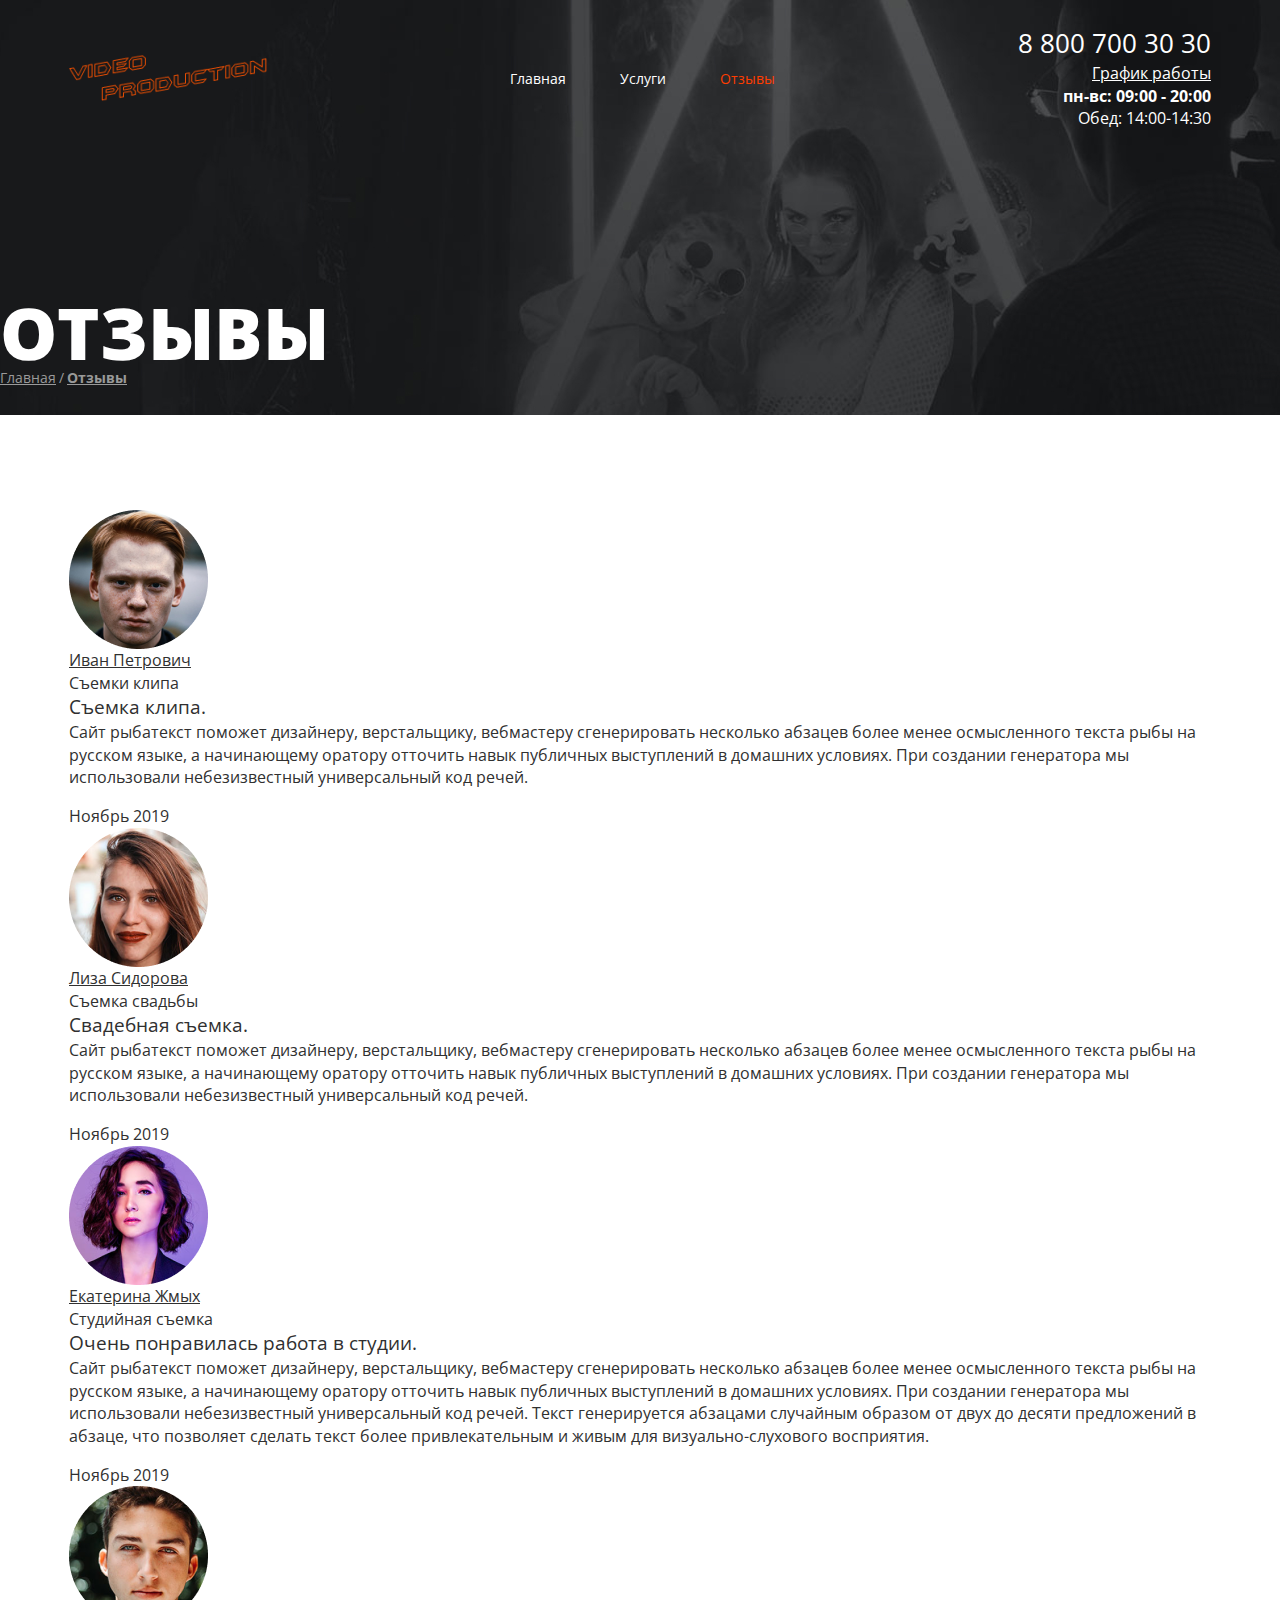
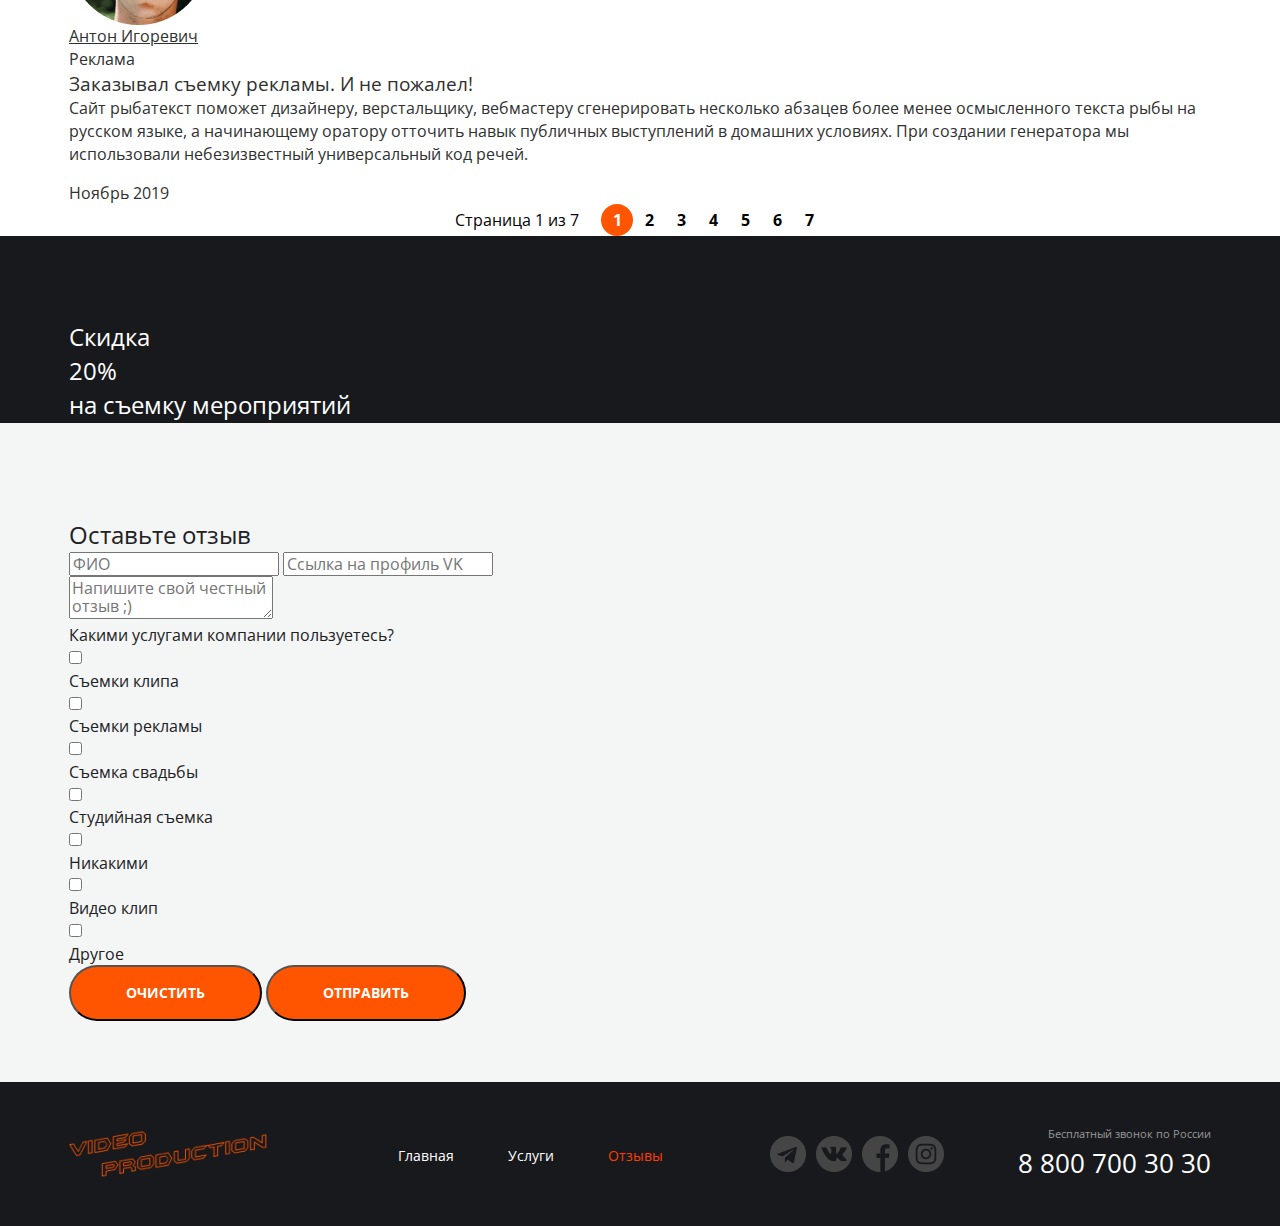
==== reviews.html @ 81576b6e "Update reviews.html" ====
<!DOCTYPE html>
<html lang="ru">

<head>
  <meta charset="UTF-8">
  <meta name="viewport" content="width=device-width, initial-scale=1.0">
  <link rel="preconnect" href="https://fonts.gstatic.com">
  <link href="https://fonts.googleapis.com/css2?family=Open+Sans:wght@400;600;700;800&display=swap" rel="stylesheet">
  <link rel="stylesheet" href="./css/main.css">

  <title>Отзывы</title>
</head>
<body>
  <div class="wrapper">
    <div class="wrapper__content wrapper-pages">
    <section class="top-line">
      <div class="container top-line__container">
      <header class="header-container">
        <div class="container">
          <div class="header">
          <a href="./index.html" class="logo">
            <img src="./img/logo.png" alt="commpony-logo" class="logo__img">
          </a>
          <nav class="menu header__menu">
            <ul class="menu__list">
              <li class="menu__item" >
                <a href="./index.html" class="menu__link">Главная</a>
              </li>
              <li class="menu__item">
                <a href="./services.html" class="menu__link ">Услуги</a>
              </li>
              <li class="menu__item">
                <a href="#" class="menu__link menu__item--active">Отзывы</a>
              </li>
            </ul>
          </nav>
          <address class="contacts">
            <a href="tel:+78007003030" class="contacts__phone">8 800 700 30 30</a>
            <div class="contacts__dropdown-title">
              <div class="dropdown">
                <a href="#" class="dropdown__link">График работы</a>
                <div class="dropdown__menu">
                  <ul class="dropdown__list">
                    <li class="dropdown__item">
                      <b>пн-вс: 09:00 - 20:00</b>
                    </li>
                    <li class="dropdown__item">
                      Обед: 14:00-14:30
                    </li>
                  </ul>
                </div>
              </div>
          </address>
        </div>
        </div>
      </div>
      </header>
      <h1 class="page-title">Отзывы</h1>
      <nav class="breadcrumbs">
        <ul class="breadcrumbs__list">
          <li class="breadcrumbs__item">
            <a href="./index.html" class="breadcrumbs__link">Главная</a>
          </li>
          <li class="breadcrumbs__item breadcrumbs__item--active">
            <a href="./reviews.html" class="breadcrumbs__link">Отзывы</a>
          </li>
        </ul>
      </nav>
      </div>
    </section>
    <main class="page-content">
      <div class="container">
        <ul class="reviews">
          <li class="reviews__item review">
            <div class="review__header">
              <div class="review__photo">
                <div class="avatar">
                  <img src="./img/Ivan.png" alt="user" class="avatar__img">
                </div>
              </div>
              <div class="review__userdata">
                <a href="#" class="review__user">Иван Петрович</a>
                <ul class="review__tags">
                  <li class="review__tag-item tag tag--bg--pink tag--width--large">Съемки клипа</li>
                </ul>
              </div>
            </div>
            <div class="review__content">
              <h3 class="review__title">Съемка клипа.</h3>
              <div class="review__content-text">
                <p>Сайт рыбатекст поможет дизайнеру, верстальщику, вебмастеру сгенерировать несколько абзацев более
                  менее осмысленного текста рыбы на русском языке, а начинающему оратору отточить навык публичных
                  выступлений в домашних условиях. При создании генератора мы использовали небезизвестный универсальный
                  код речей.</p>
              </div>
              <time class="review__date">Ноябрь 2019</time>
            </div>
          </li>
          <li class="reviews__item review">
            <div class="review__header">
              <div class="review__photo">
                <div class="avatar">
                  <img src="./img/Liza.png" alt="user" class="avatar__img">
                </div>
              </div>
              <div class="review__userdata">
                <a href="#" class="review__user">Лиза Сидорова</a>
                <ul class="review__tags">
                  <li class="review__tag-item tag tag--bg--pink tag--width--large">Съемка свадьбы</li>
                </ul>
              </div>
            </div>
            <div class="review__content">
              <h3 class="review__title">Свадебная съемка.</h3>
              <div class="review__content-text">
                <p>Сайт рыбатекст поможет дизайнеру, верстальщику, вебмастеру сгенерировать несколько абзацев более
                  менее осмысленного текста рыбы на русском языке, а начинающему оратору отточить навык публичных
                  выступлений в домашних условиях. При создании генератора мы использовали небезизвестный универсальный
                  код речей.</p>
              </div>
              <time class="review__date">Ноябрь 2019</time>
            </div>
          </li>
          <li class="reviews__item review">
            <div class="review__header">
              <div class="review__photo">
                <div class="avatar">
                  <img src="./img/Kat.png" alt="user" class="avatar__img">
                </div>
              </div>
              <div class="review__userdata">
                <a href="#" class="review__user">Екатерина Жмых</a>
                <ul class="review__tags">
                  <li class="review__tag-item tag tag--bg--pink tag--width--large">Студийная съемка</li>
                </ul>
              </div>
            </div>
            <div class="review__content">
              <h3 class="review__title">Очень понравилась работа в студии.</h3>
              <div class="review__content-text">
                <p>Сайт рыбатекст поможет дизайнеру, верстальщику, вебмастеру сгенерировать несколько абзацев более
                  менее осмысленного текста рыбы на русском языке, а начинающему оратору отточить навык публичных
                  выступлений в домашних условиях. При создании генератора мы использовали небезизвестный универсальный
                  код речей. Текст генерируется абзацами случайным образом от двух до десяти предложений в абзаце, что
                  позволяет сделать текст более привлекательным и живым для визуально-слухового восприятия.</p>
              </div>
              <time class="review__date">Ноябрь 2019</time>
            </div>
          </li>
          <li class="reviews__item review">
            <div class="review__header">
              <div class="review__photo">
                <div class="avatar">
                  <img src="./img/Anton.png" alt="user" class="avatar__img">
                </div>
              </div>
              <div class="review__userdata">
                <a href="#" class="review__user">Антон Игоревич</a>
                <ul class="review__tags">
                  <li class="review__tag-item tag tag--bg--pink tag--width--large">Реклама</li>
                </ul>
              </div>
            </div>
            <div class="review__content">
              <h3 class="review__title">Заказывал съемку рекламы. И не пожалел!</h3>
              <div class="review__content-text">
                <p>Сайт рыбатекст поможет дизайнеру, верстальщику, вебмастеру сгенерировать несколько абзацев более
                  менее осмысленного текста рыбы на русском языке, а начинающему оратору отточить навык публичных
                  выступлений в домашних условиях. При создании генератора мы использовали небезизвестный универсальный
                  код речей.</p>
              </div>
              <time class="review__date">Ноябрь 2019</time>
            </div>
          </li>
        </ul>
        <div class="pagination pagination--theme-light">
          <div class="pagination__info">
            Страница <span class="pagination__index">1</span> из <span class="pagination__count">7</span>
          </div>
          <ul class="pagination__list">
            <li class="pagination__item pagination__item--active">
              <a href="#" class="pagination__link">1</a>
            </li>
            <li class="pagination__item">
              <a href="#" class="pagination__link">2</a>
            </li>
            <li class="pagination__item">
              <a href="#" class="pagination__link">3</a>
            </li>
            <li class="pagination__item">
              <a href="#" class="pagination__link">4</a>
            </li>
            <li class="pagination__item">
              <a href="#" class="pagination__link">5</a>
            </li>
            <li class="pagination__item">
              <a href="#" class="pagination__link">6</a>
            </li>
            <li class="pagination__item">
              <a href="#" class="pagination__link">7</a>
            </li>
          </ul>
        </div>
      </div>
    </main>
    <section class="separator">
      <div class="container">
        <div class="separator__content">
          <h2 class="separator__title">Скидка <div class="separator__title separator__title--color--orange">20%</div> на
            съемку мероприятий</h2>
        </div>
      </div>
    </section>
    <section class="inner-section inner-section__reviews inner-section--bg--grey">
      <div class="container">
        <h2 class="inner-section__title-reviews">Оставьте отзыв</h2>
        <form action="" class="form">
          <div class="form__row">
            <input type="text" placeholder="ФИО" class="form__input">
            <input type="text" placeholder="Ссылка на профиль VK" class="form__input">
          </div>
          <div class="form__row">
            <textarea placeholder="Напишите свой честный отзыв ;)" class="form__input form__input--textarea"></textarea>
          </div>
          <div class="form__controls">
            <div class="form__controls-title">Какими услугами компании пользуетесь?</div>
            <ul class="controls">
              <li class="controls__item">
                <label class="controls__elem">
                  <input type="checkbox" class="controls__checkbox">
                  <div class="tag controls__tag">Съемки клипа</div>
                </label>
              </li>
              <li class="controls__item">
                <label class="controls__elem">
                  <input type="checkbox" class="controls__checkbox">
                  <div class="tag controls__tag">Съемки рекламы</div>
                </label>
              </li>
              <li class="controls__item">
                <label class="controls__elem">
                  <input type="checkbox" class="controls__checkbox">
                  <div class="tag controls__tag">Съемка свадьбы</div>
                </label>
              </li>
              <li class="controls__item">
                <label class="controls__elem">
                  <input type="checkbox" class="controls__checkbox">
                  <div class="tag controls__tag">Студийная съемка</div>
                </label>
              </li>
              <li class="controls__item">
                <label class="controls__elem">
                  <input type="checkbox" class="controls__checkbox">
                  <div class="tag controls__tag">Никакими</div>
                </label>
              </li>
              <li class="controls__item">
                <label class="controls__elem">
                  <input type="checkbox" class="controls__checkbox">
                  <div class="tag controls__tag">Видео клип</div>
                </label>
              </li>
              <li class="controls__item">
                <label class="controls__elem">
                  <input type="checkbox" class="controls__checkbox">
                  <div class="tag controls__tag">Другое</div>
                </label>
              </li>
            </ul>
          </div>
          <div class="form__buttons">
           <button type="reset" class="button button--form button--reset">Очистить</button>
            <button type="submit" class="button button--form">Отправить</button>
          </div>
        </form>
      </div>
    </section>
    <footer class="footer-container">
      <div class="container">
        <div class="footer footer--inner">
        <div class="footer__col">
           <a href="./index.html" class="logo__footer">
          <img src="./img/logo.png" alt="commpony-logo" class="logo__img">
        </a>
        <nav class="menu footer__menu">
          <ul class="menu__list">
            <li class="menu__item">
              <a href="./index.html" class="menu__link">Главная</a>
            </li>
            <li class="menu__item">
              <a href="./services.html" class="menu__link">Услуги</a>
            </li>
            <li class="menu__item">
              <a href="#" class="menu__link menu__item--active">Отзывы</a>
            </li>
          </ul>
        </nav>
      </div>
      <div class="footer__col footer__col--align--right">
        <ul class="socials footer__socials">
          <li class="socials__item socials__item--icon--telegram"><a href="#" class="socials__link"></a></li>
            <li class="socials__item socials__item--icon--vk"><a href="#" class="socials__link"></a></li>
            <li class="socials__item socials__item--icon--fb"><a href="#" class="socials__link"></a></li>
            <li class="socials__item socials__item--icon--insta"><a href="#" class="socials__link"></a></li>
        </ul>
        <address class="contacts__footer">
          <div class="contacts__call">Бесплатный звонок по России</div>
          <a href="tel:+88007003030" class="contacts__phone">8 800 700 30 30</a>
        </address>
      </div>
      </div>
      </div>
    </footer>
  </div>
  </div>
</body>


</html>
---- css/main.css ----
@import url('https://fonts.googleapis.com/css2?family=Open+Sans:wght@400;600;700;800&display=swap');
@import url(./../css/layout/normalize.css);
@import url(./../css/layout/base.css);

@import url(./../css/block/hero.css);
@import url(./../css/block/header.css);
@import url(./../css/block/logo.css);
@import url(./../css/block/menu.css);
@import url(./../css/block/contacts.css);
@import url(./../css/block/top-line.css);
@import url(./../css/block/page-title.css);
@import url(./../css/block/breadcrumbs.css);
@import url(./../css/block/button.css);
@import url(./../css/block/page-content.css);
@import url(./../css/block/offers.css);
@import url(./../css/block/offer.css);
@import url(./../css/block/single-news.css);
@import url(./../css/block/news.css);
@import url(./../css/block/pagination.css);
@import url(./../css/block/about.css);
@import url(./../css/block/inner-section.css);
@import url(./../css/block/footer.css);
@import url(./../css/block/socials.css);
@import url(./../css/block/service.css);
@import url(./../css/block/services.css);
@import url(./../css/block/partners.css);
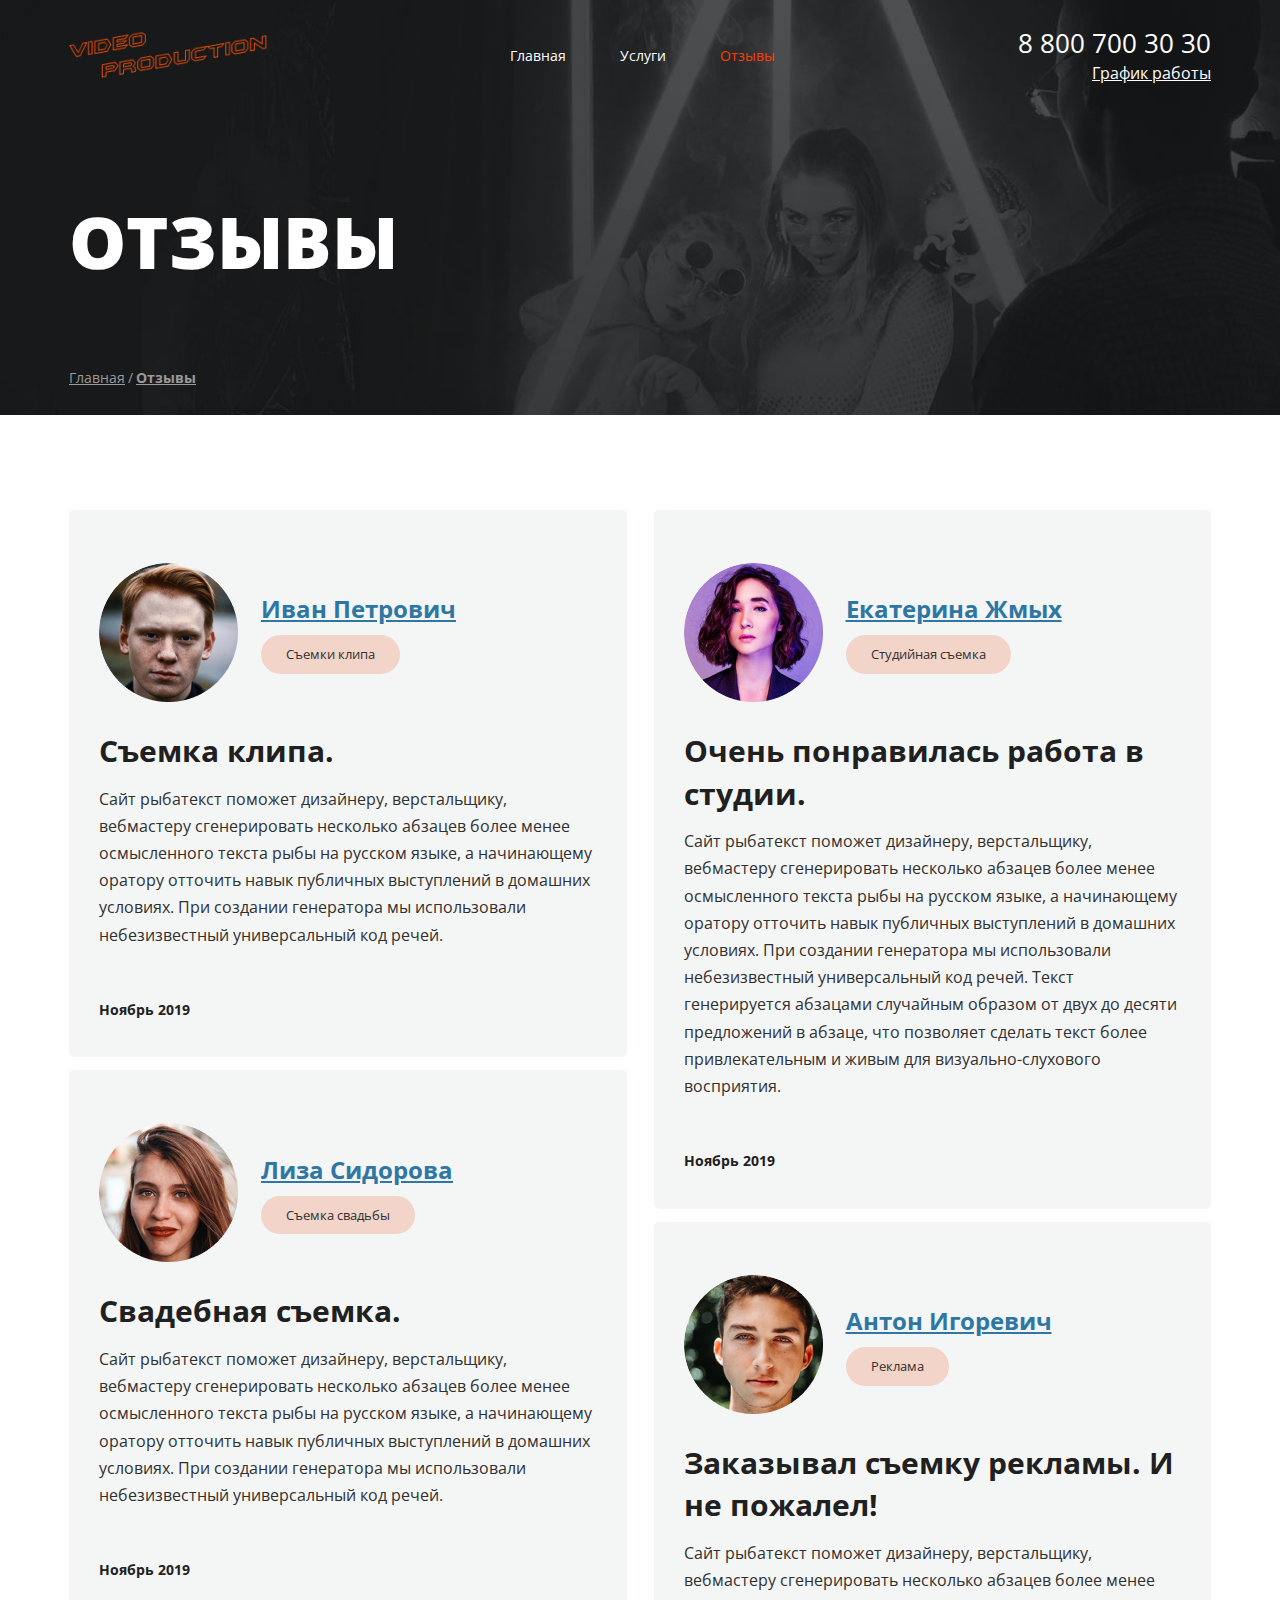
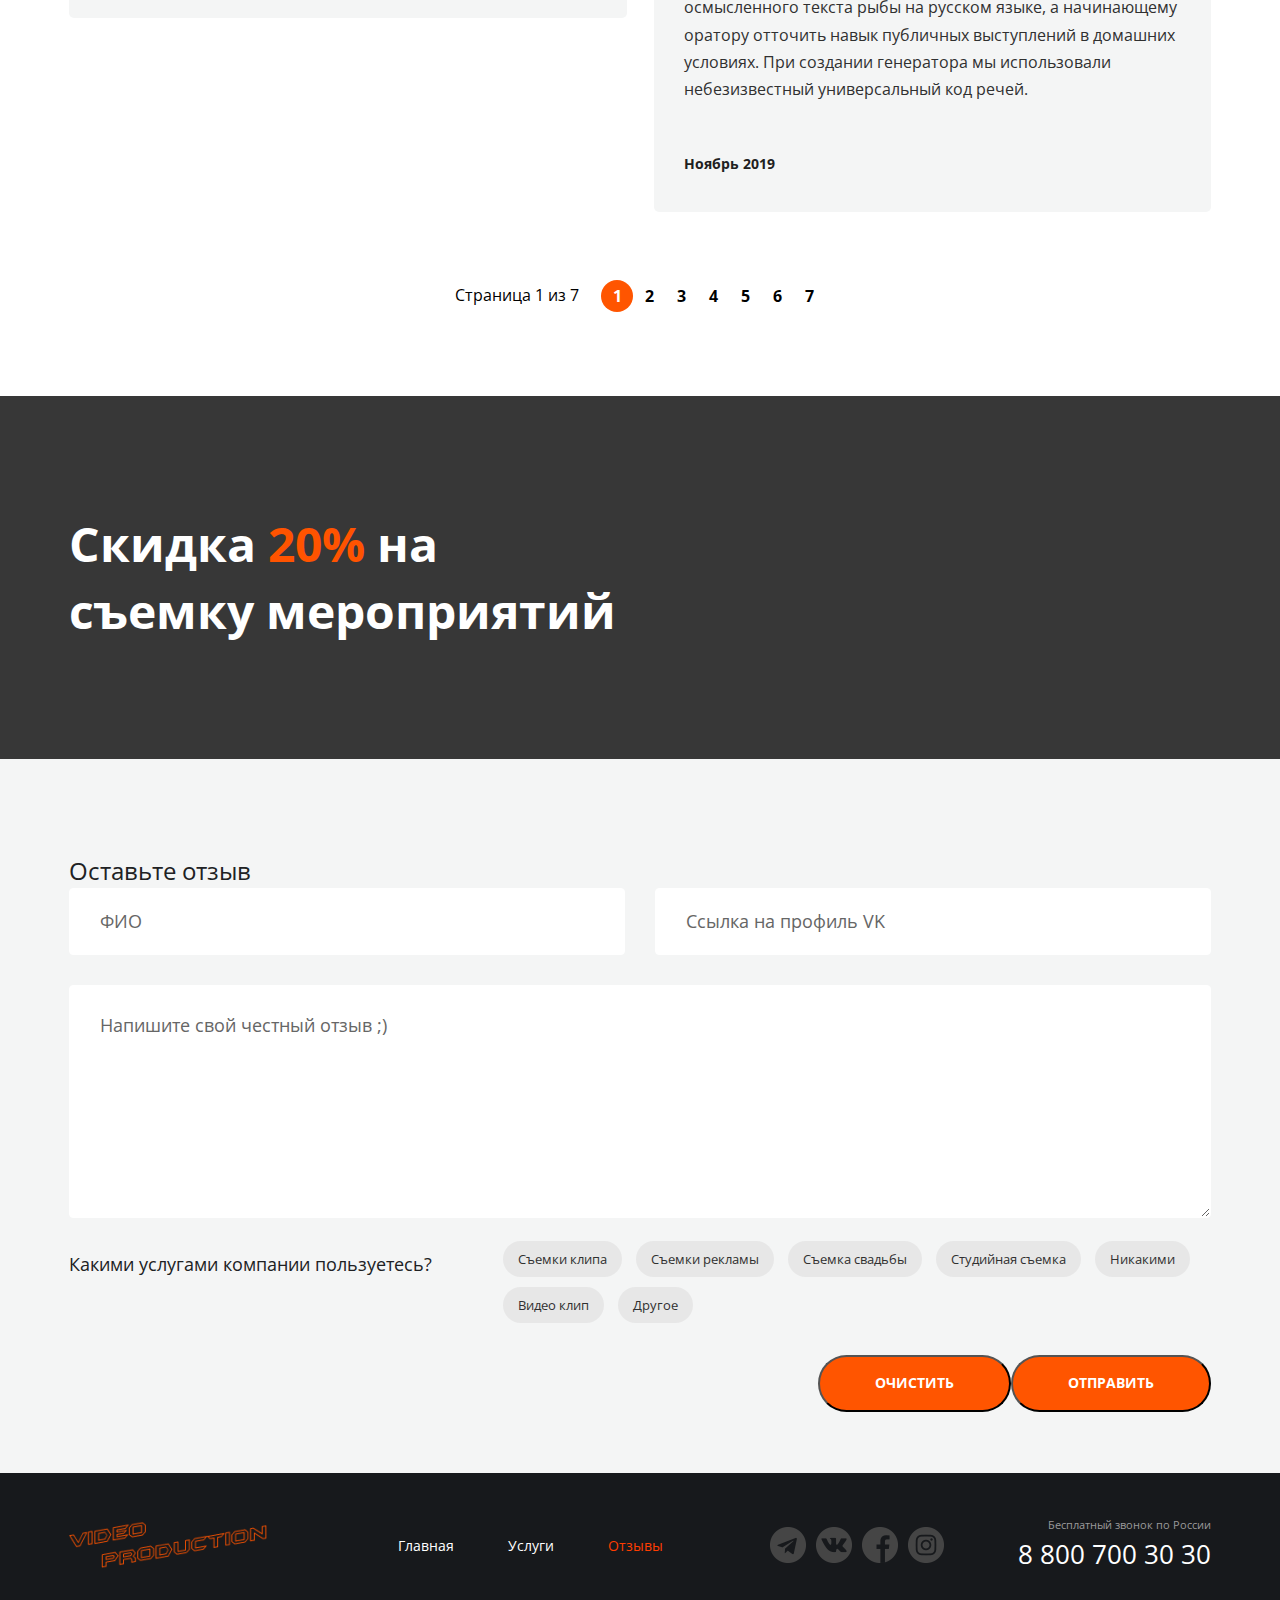
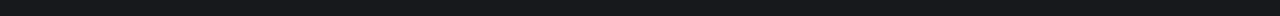
==== commit 85d9e2bb: "Update reviews.html" ====
--- a/reviews.html
+++ b/reviews.html
@@ -18,6 +18,7 @@
       <header class="header-container">
         <div class="container">
           <div class="header">
+          
           <a href="./index.html" class="logo">
             <img src="./img/logo.png" alt="commpony-logo" class="logo__img">
           </a>
@@ -34,6 +35,8 @@
               </li>
             </ul>
           </nav>
+        
+        <div class="header__cool header__cool--align--right">
           <address class="contacts">
             <a href="tel:+78007003030" class="contacts__phone">8 800 700 30 30</a>
             <div class="contacts__dropdown-title">
@@ -50,6 +53,7 @@
                   </ul>
                 </div>
               </div>
+            </div>
           </address>
         </div>
         </div>
--- a/css/main.css
+++ b/css/main.css
@@ -1,26 +1,34 @@
 @import url('https://fonts.googleapis.com/css2?family=Open+Sans:wght@400;600;700;800&display=swap');
-@import url(./../css/layout/normalize.css);
-@import url(./../css/layout/base.css);
+@import url('./../css/layout/normalize.css');
+@import url('./../css/layout/base.css');
 
-@import url(./../css/block/hero.css);
-@import url(./../css/block/header.css);
-@import url(./../css/block/logo.css);
-@import url(./../css/block/menu.css);
-@import url(./../css/block/contacts.css);
-@import url(./../css/block/top-line.css);
-@import url(./../css/block/page-title.css);
-@import url(./../css/block/breadcrumbs.css);
-@import url(./../css/block/button.css);
-@import url(./../css/block/page-content.css);
-@import url(./../css/block/offers.css);
-@import url(./../css/block/offer.css);
-@import url(./../css/block/single-news.css);
-@import url(./../css/block/news.css);
-@import url(./../css/block/pagination.css);
-@import url(./../css/block/about.css);
-@import url(./../css/block/inner-section.css);
-@import url(./../css/block/footer.css);
-@import url(./../css/block/socials.css);
-@import url(./../css/block/service.css);
-@import url(./../css/block/services.css);
-@import url(./../css/block/partners.css);
+@import url('./../css/block/welcome.css');
+@import url('./../css/block/hero.css');
+@import url('./../css/block/header.css');
+@import url('./../css/block/logo.css');
+@import url('./../css/block/menu.css');
+@import url('./../css/block/contacts.css');
+@import url('./../css/block/dropdown.css');
+@import url('./../css/block/top-line.css');
+@import url('./../css/block/reviews.css');
+@import url('./../css/block/avatar.css');
+@import url('./../css/block/tag.css');
+@import url('./../css/block/separator.css');
+@import url('./../css/block/form.css');
+@import url('./../css/block/controls.css');
+@import url('./../css/block/breadcrumbs.css');
+@import url('./../css/block/button.css');
+@import url('./../css/block/page-content.css');
+@import url('./../css/block/offers.css');
+@import url('./../css/block/page-title.css');
+@import url('./../css/block/offer.css');
+@import url('./../css/block/single-news.css');
+@import url('./../css/block/news.css');
+@import url('./../css/block/pagination.css');
+@import url('./../css/block/about.css');
+@import url('./../css/block/inner-section.css');
+@import url('./../css/block/footer.css');
+@import url('./../css/block/socials.css');
+@import url('./../css/block/service.css');
+@import url('./../css/block/services.css');
+@import url('./../css/block/partners.css');
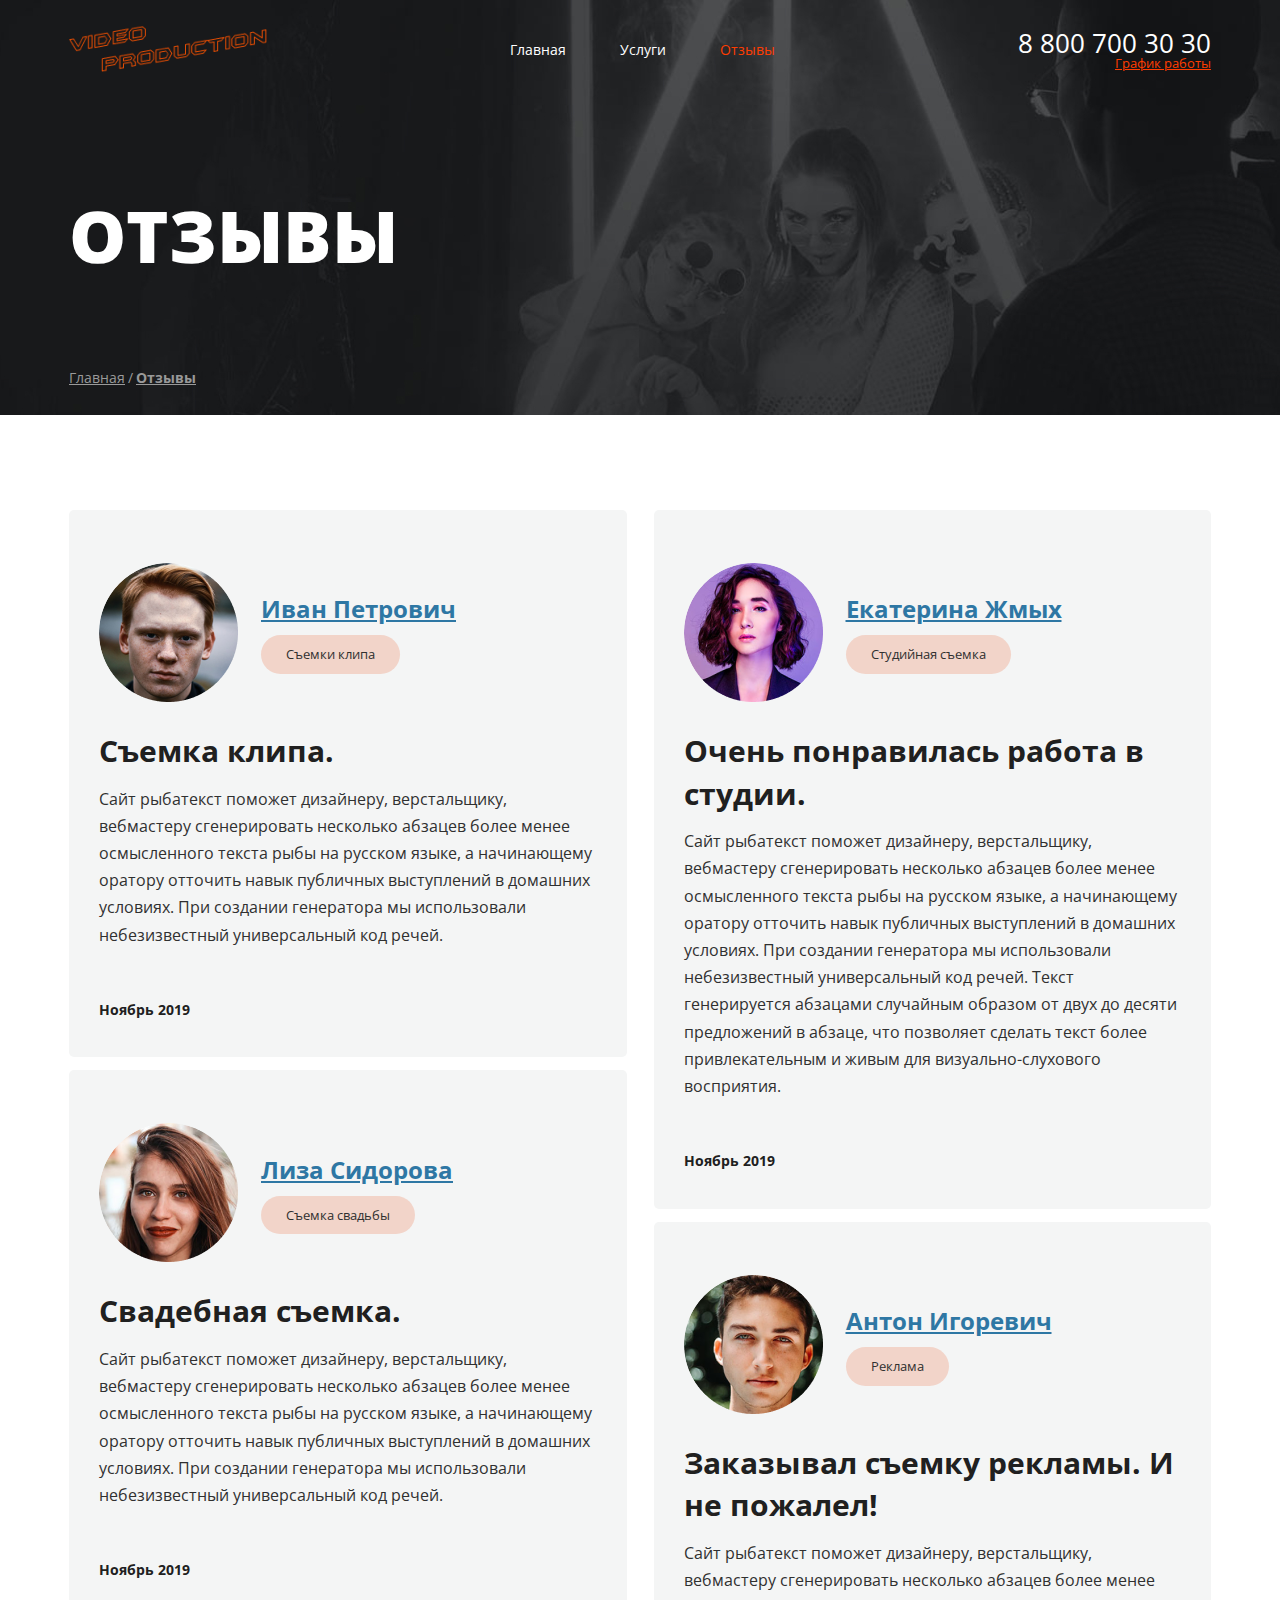
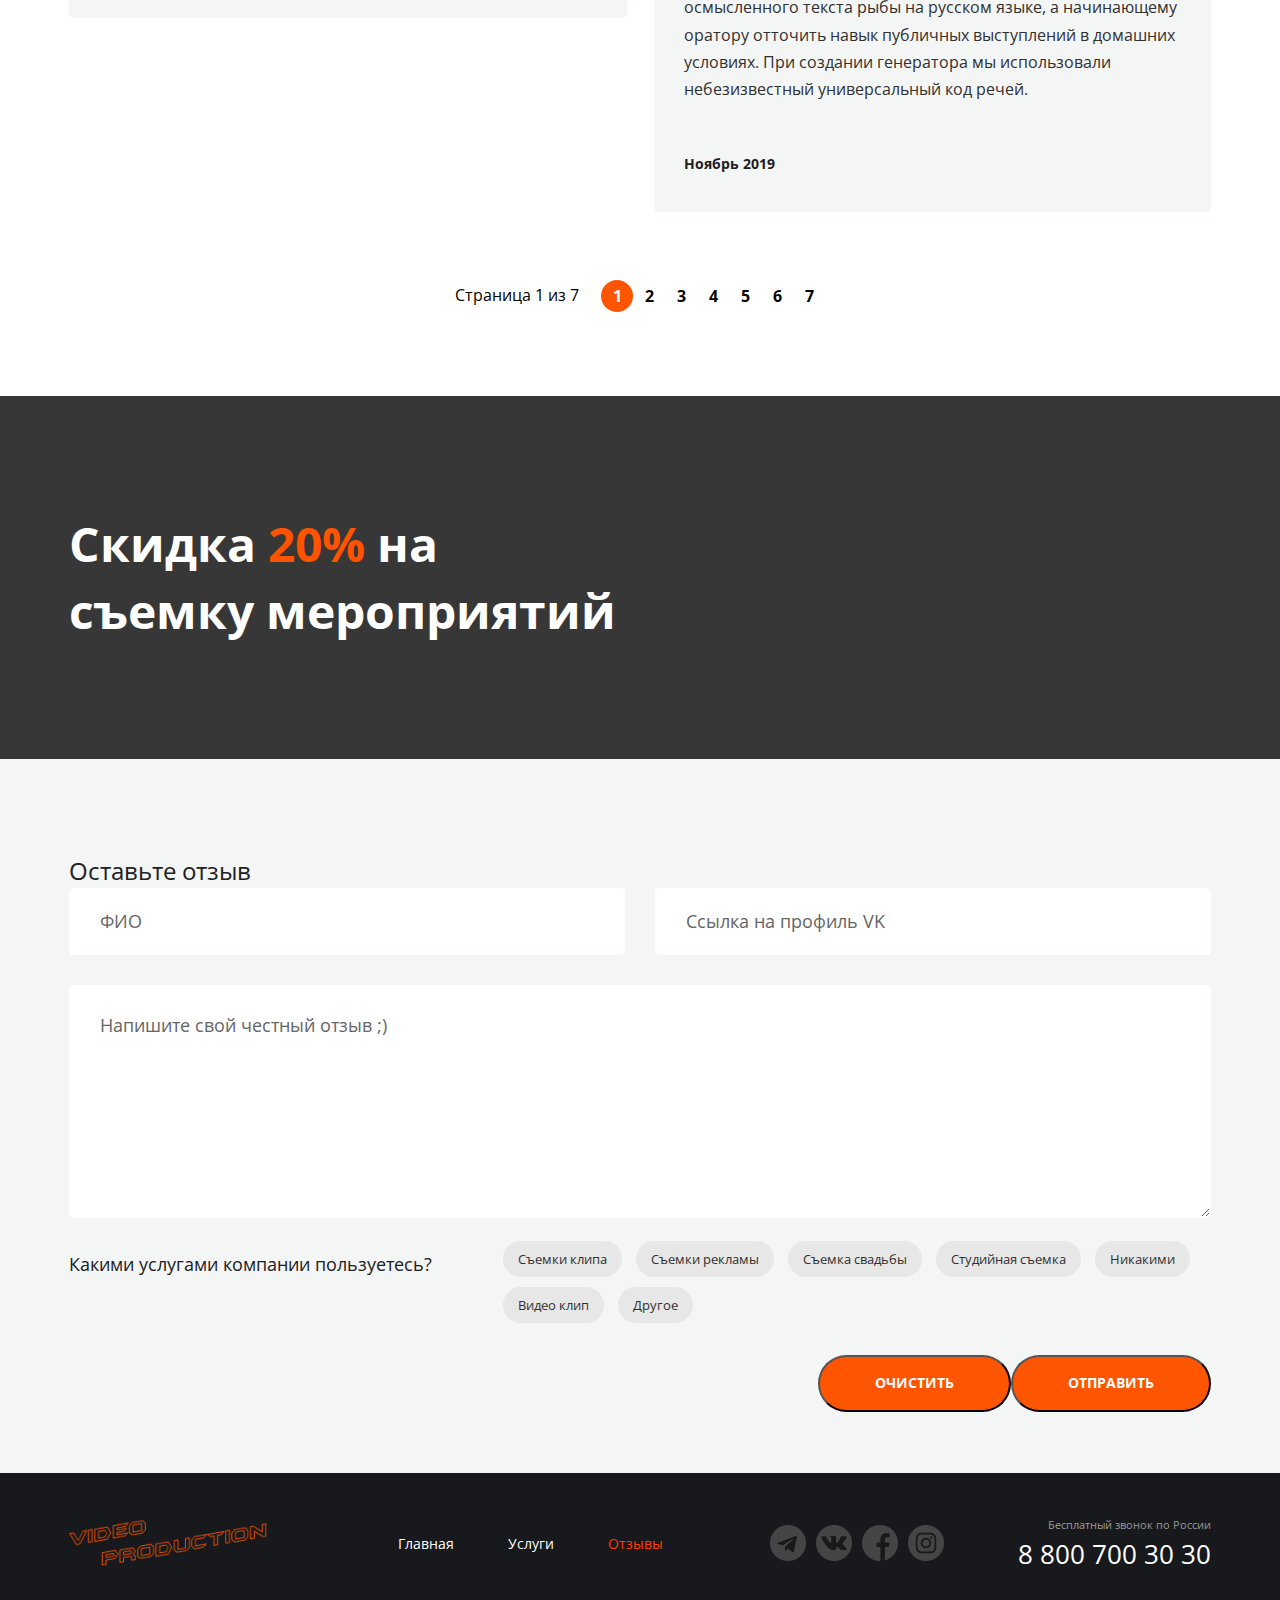
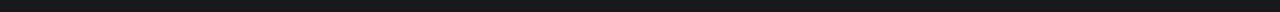
==== commit fc1ea28b: "Update reviews.html" ====
--- a/reviews.html
+++ b/reviews.html
@@ -36,7 +36,7 @@
             </ul>
           </nav>
         
-        <div class="header__cool header__cool--align--right">
+
           <address class="contacts">
             <a href="tel:+78007003030" class="contacts__phone">8 800 700 30 30</a>
             <div class="contacts__dropdown-title">
@@ -55,7 +55,7 @@
               </div>
             </div>
           </address>
-        </div>
+
         </div>
       </div>
       </header>
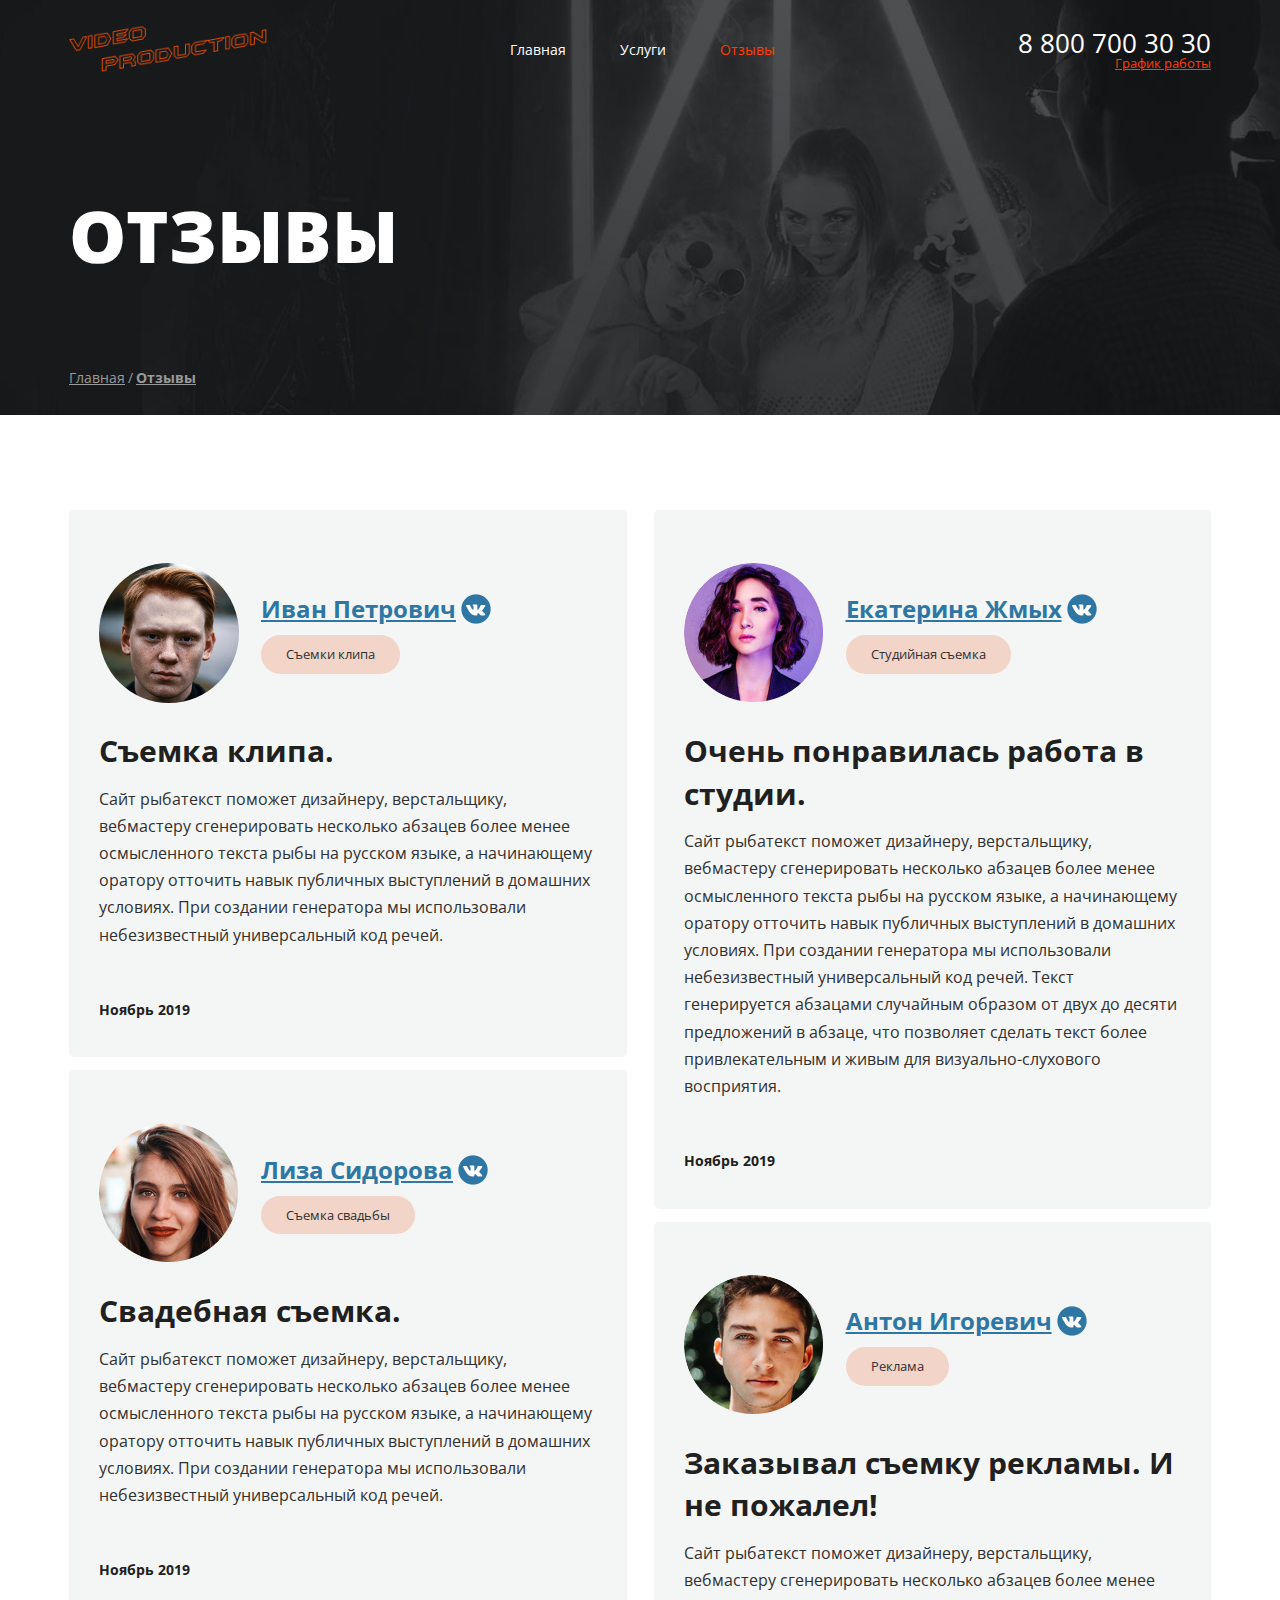
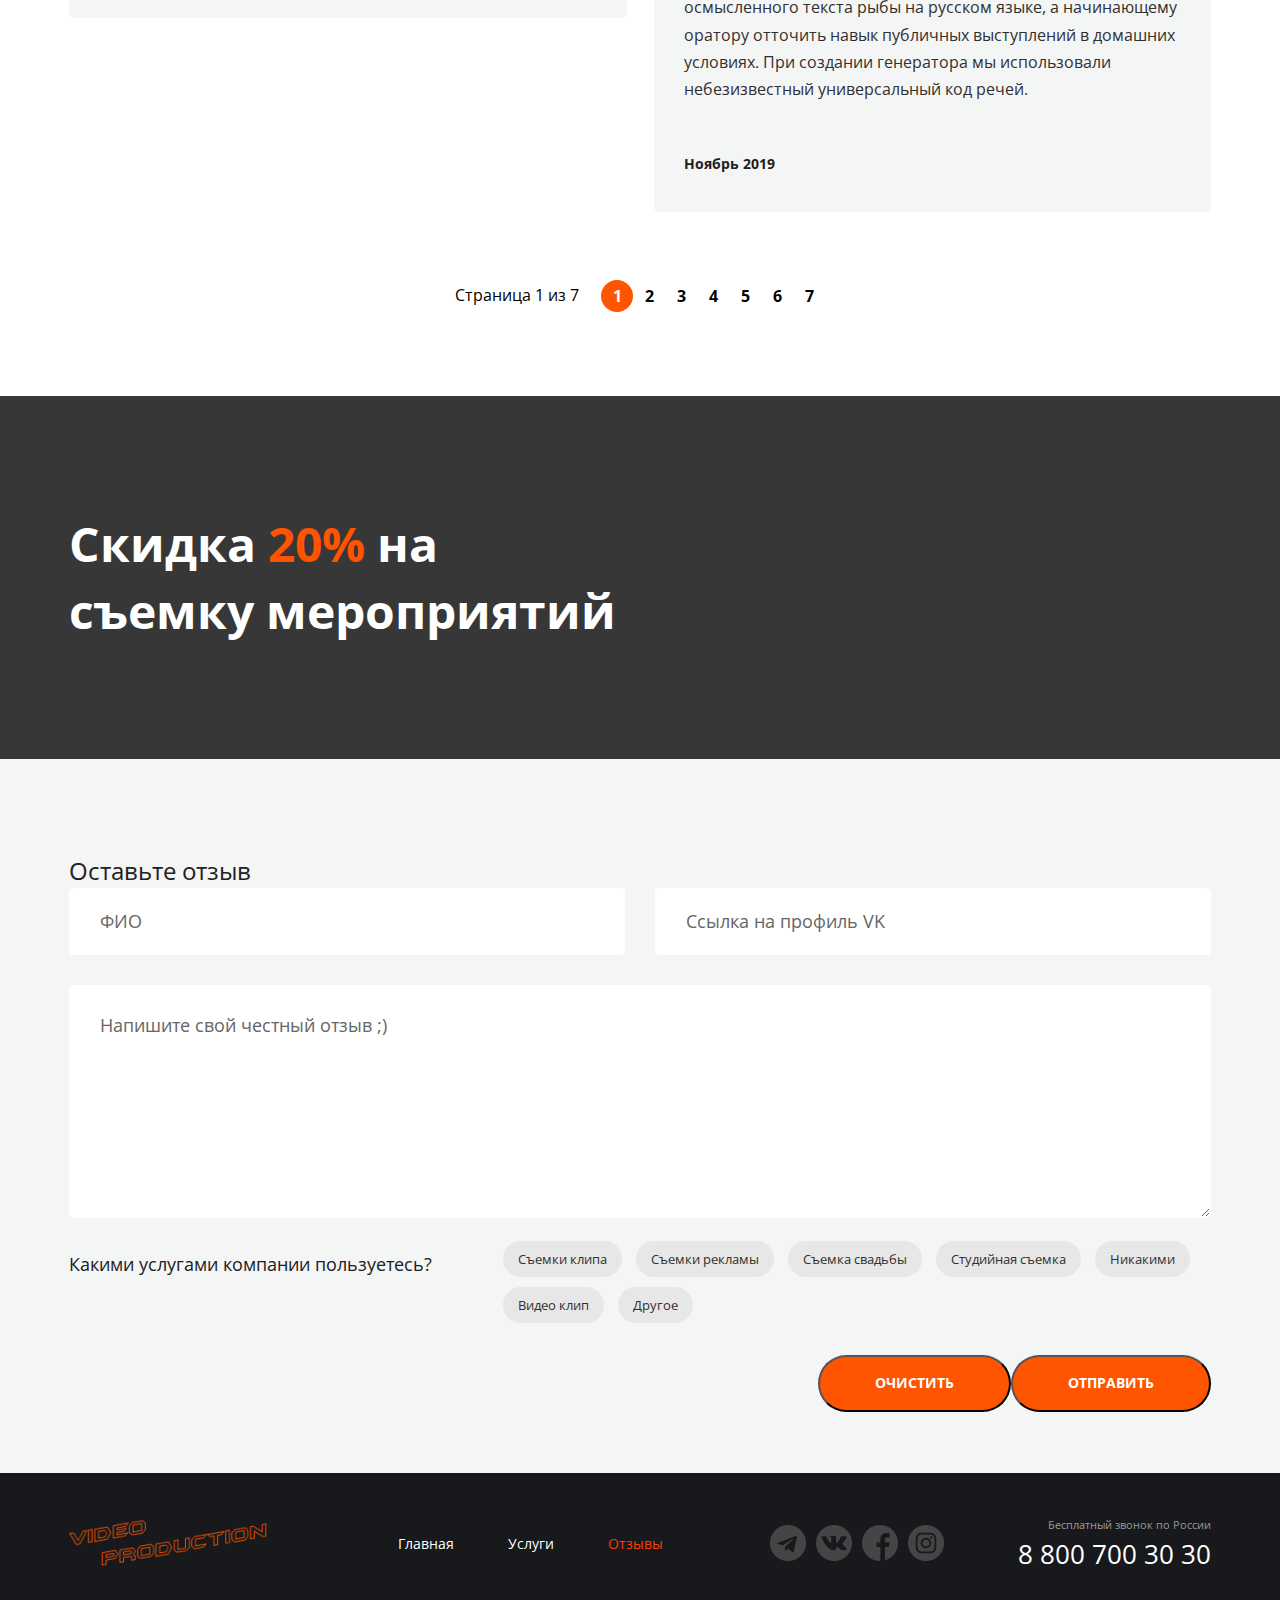
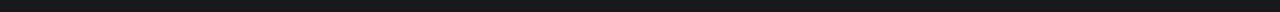
==== commit 614f7ce6: "Update reviews.html" ====
--- a/reviews.html
+++ b/reviews.html
@@ -79,7 +79,7 @@
             <div class="review__header">
               <div class="review__photo">
                 <div class="avatar">
-                  <img src="./img/Ivan.png" alt="user" class="avatar__img">
+                  <img src="./img/Ivan.jpg" alt="user" class="avatar__img">
                 </div>
               </div>
               <div class="review__userdata">
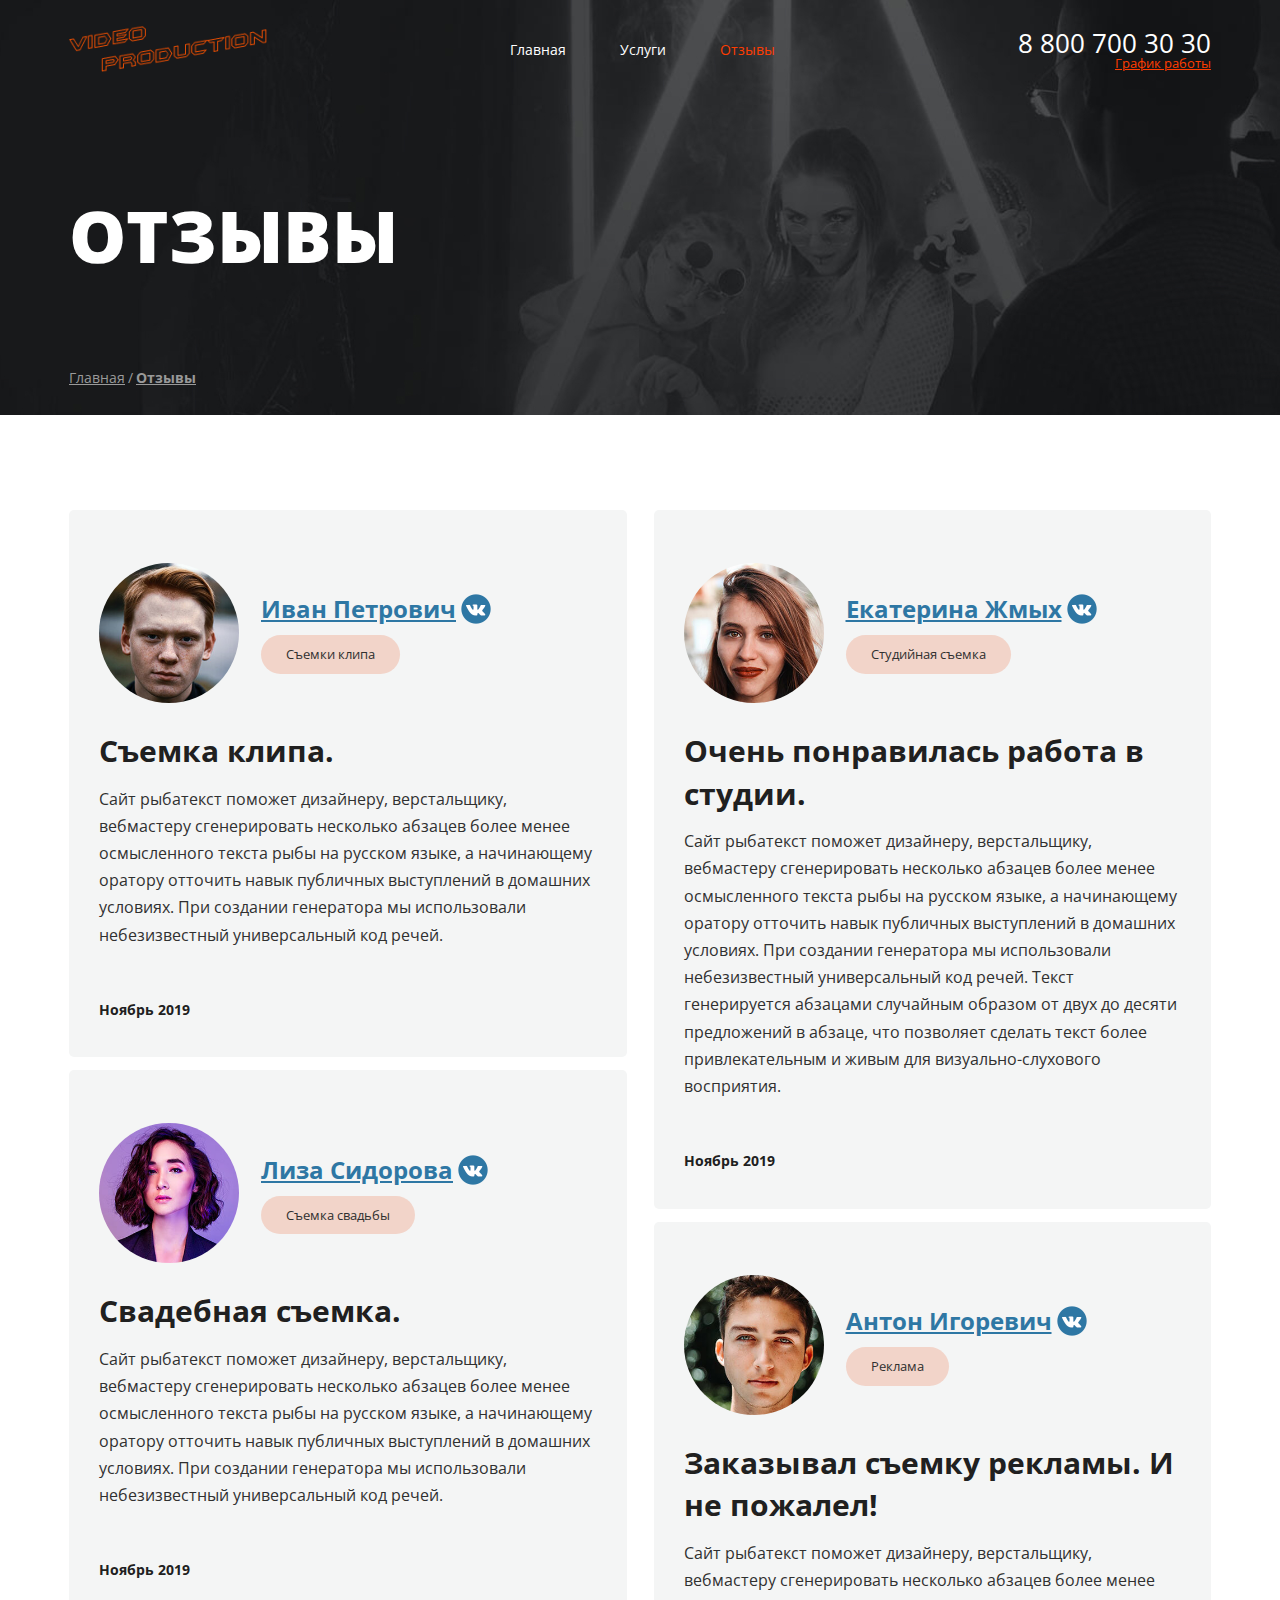
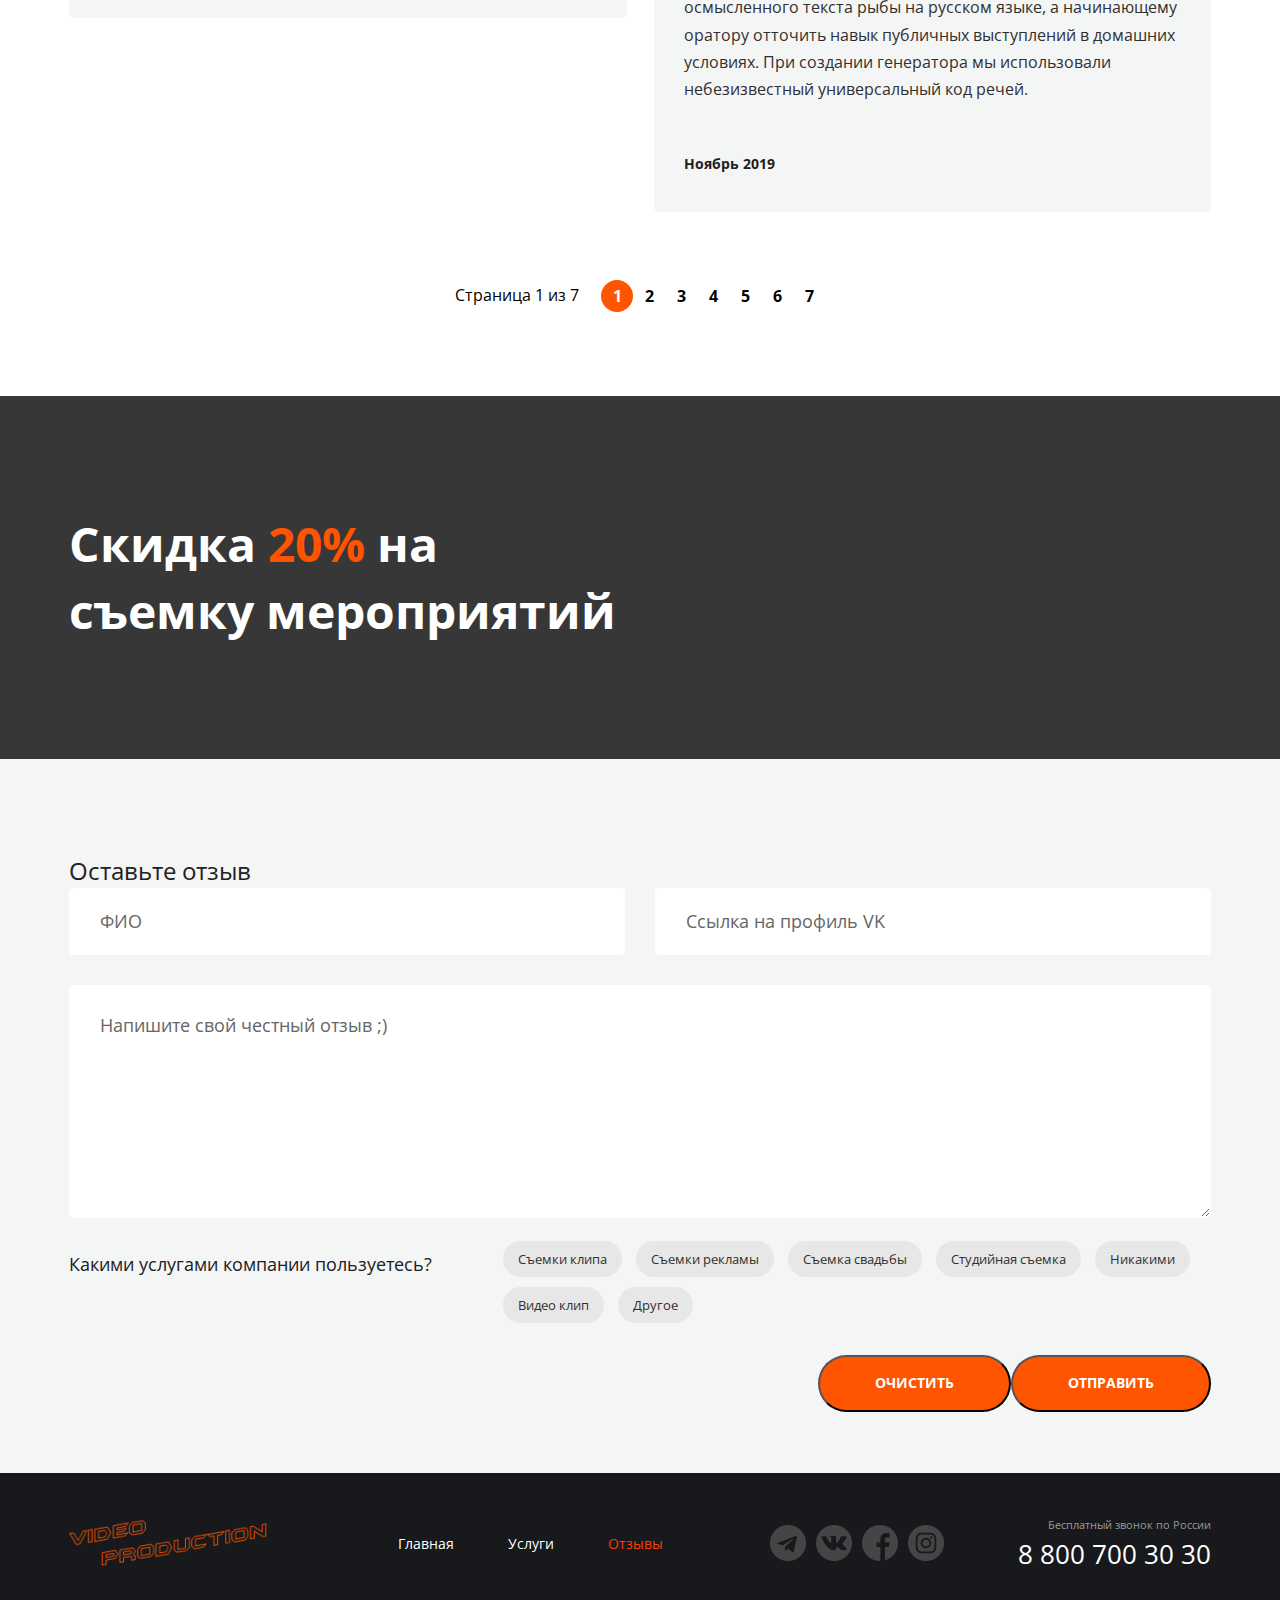
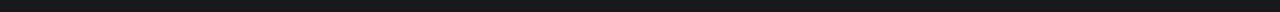
==== commit efb2b1b0: "Update reviews.html" ====
--- a/reviews.html
+++ b/reviews.html
@@ -104,7 +104,7 @@
             <div class="review__header">
               <div class="review__photo">
                 <div class="avatar">
-                  <img src="./img/Liza.png" alt="user" class="avatar__img">
+                  <img src="./img/Liza.jpg" alt="user" class="avatar__img">
                 </div>
               </div>
               <div class="review__userdata">
@@ -129,7 +129,7 @@
             <div class="review__header">
               <div class="review__photo">
                 <div class="avatar">
-                  <img src="./img/Kat.png" alt="user" class="avatar__img">
+                  <img src="./img/Kat.jpg" alt="user" class="avatar__img">
                 </div>
               </div>
               <div class="review__userdata">
@@ -155,7 +155,7 @@
             <div class="review__header">
               <div class="review__photo">
                 <div class="avatar">
-                  <img src="./img/Anton.png" alt="user" class="avatar__img">
+                  <img src="./img/Anton.jpg" alt="user" class="avatar__img">
                 </div>
               </div>
               <div class="review__userdata">
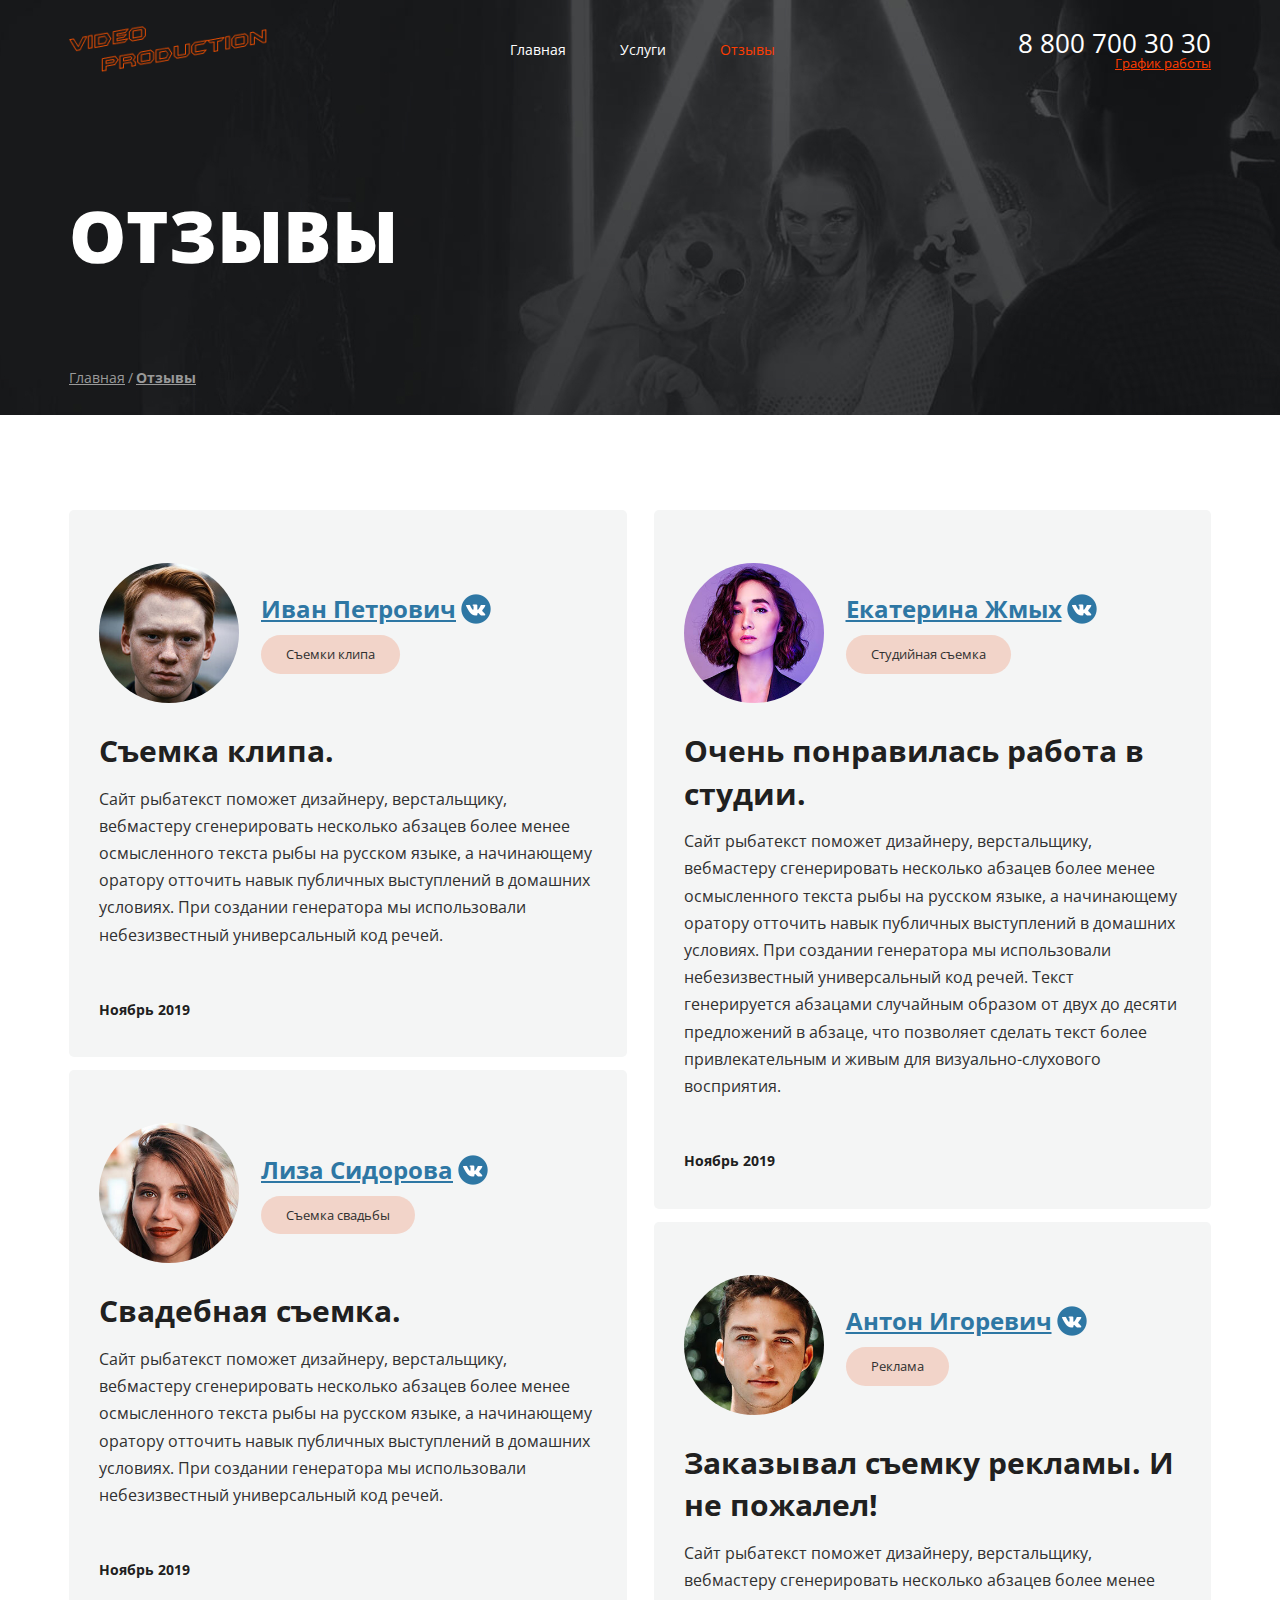
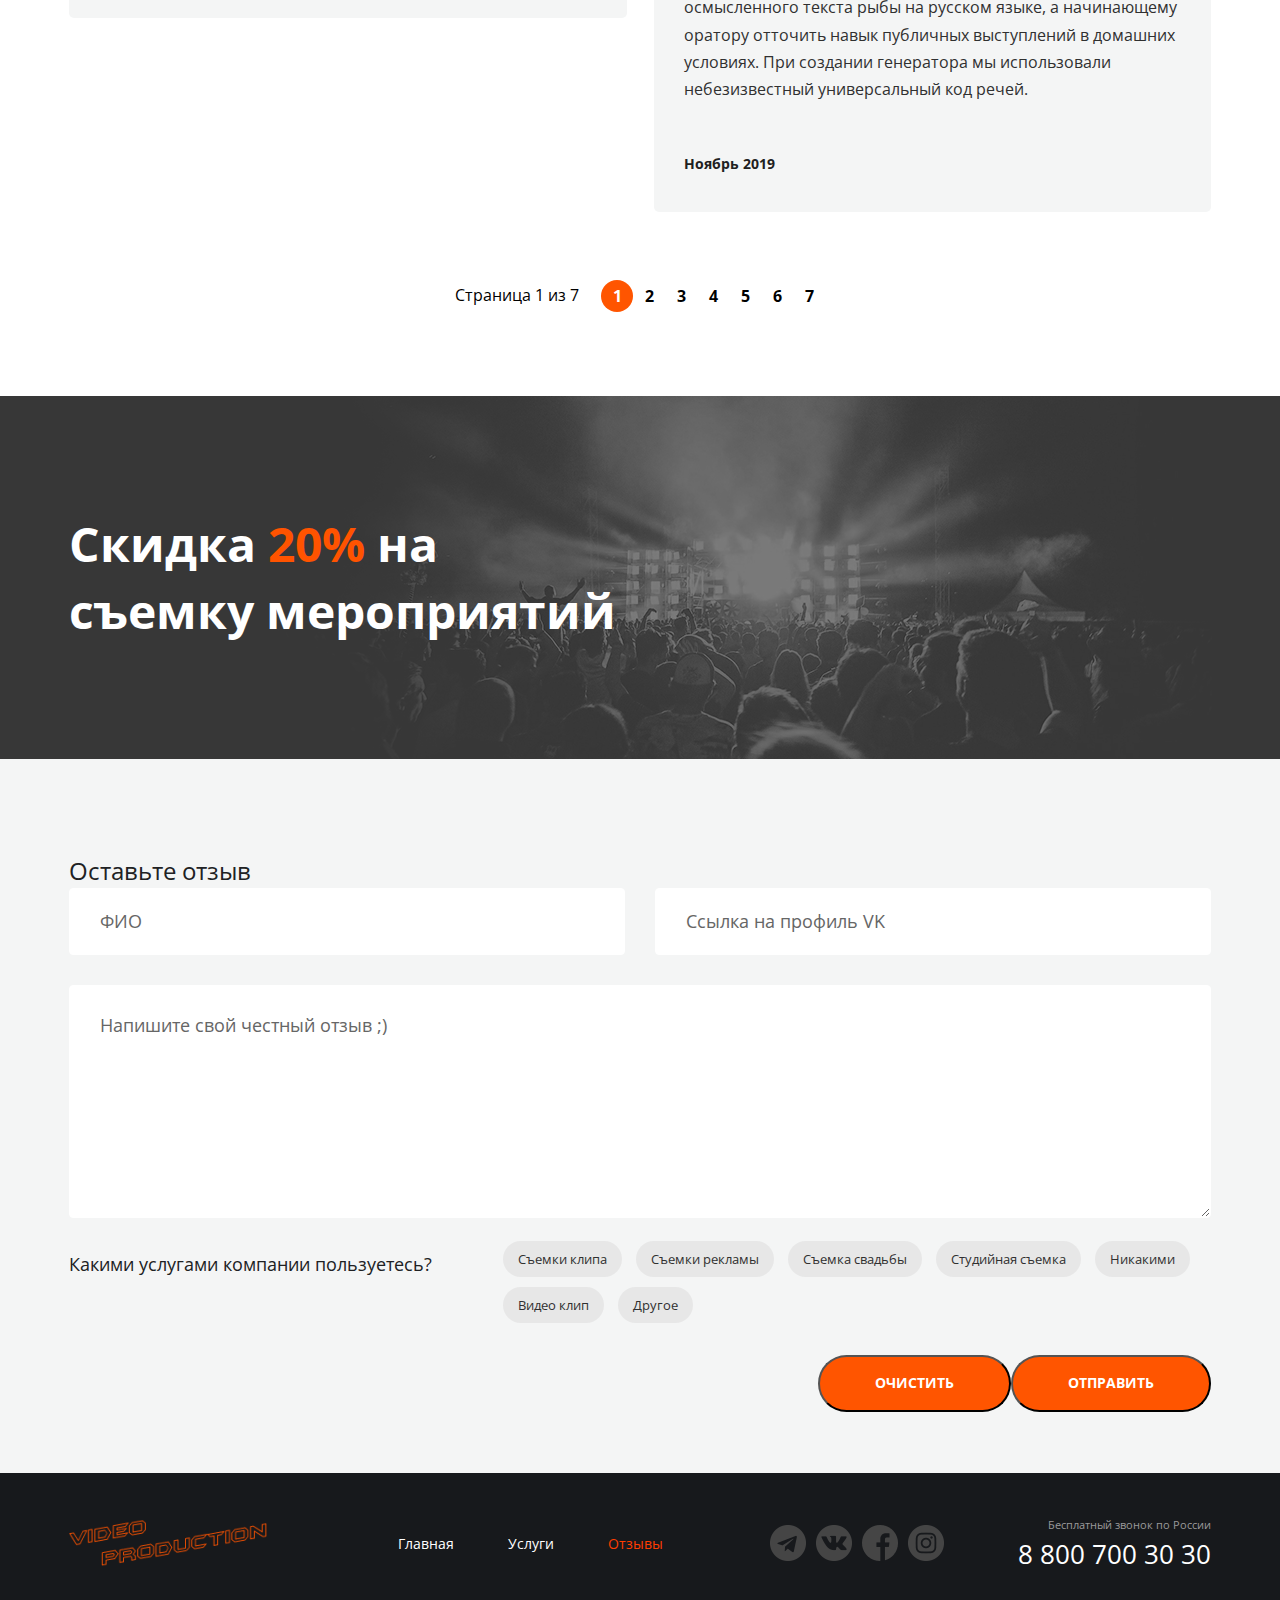
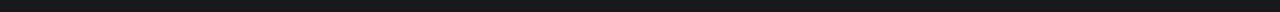
==== commit d662be95: "Update reviews.html" ====
--- a/reviews.html
+++ b/reviews.html
@@ -104,7 +104,7 @@
             <div class="review__header">
               <div class="review__photo">
                 <div class="avatar">
-                  <img src="./img/Liza.jpg" alt="user" class="avatar__img">
+                  <img src="./img/Kat.jpg" alt="user" class="avatar__img">
                 </div>
               </div>
               <div class="review__userdata">
@@ -129,7 +129,7 @@
             <div class="review__header">
               <div class="review__photo">
                 <div class="avatar">
-                  <img src="./img/Kat.jpg" alt="user" class="avatar__img">
+                  <img src="./img/Liza.jpg" alt="user" class="avatar__img">
                 </div>
               </div>
               <div class="review__userdata">
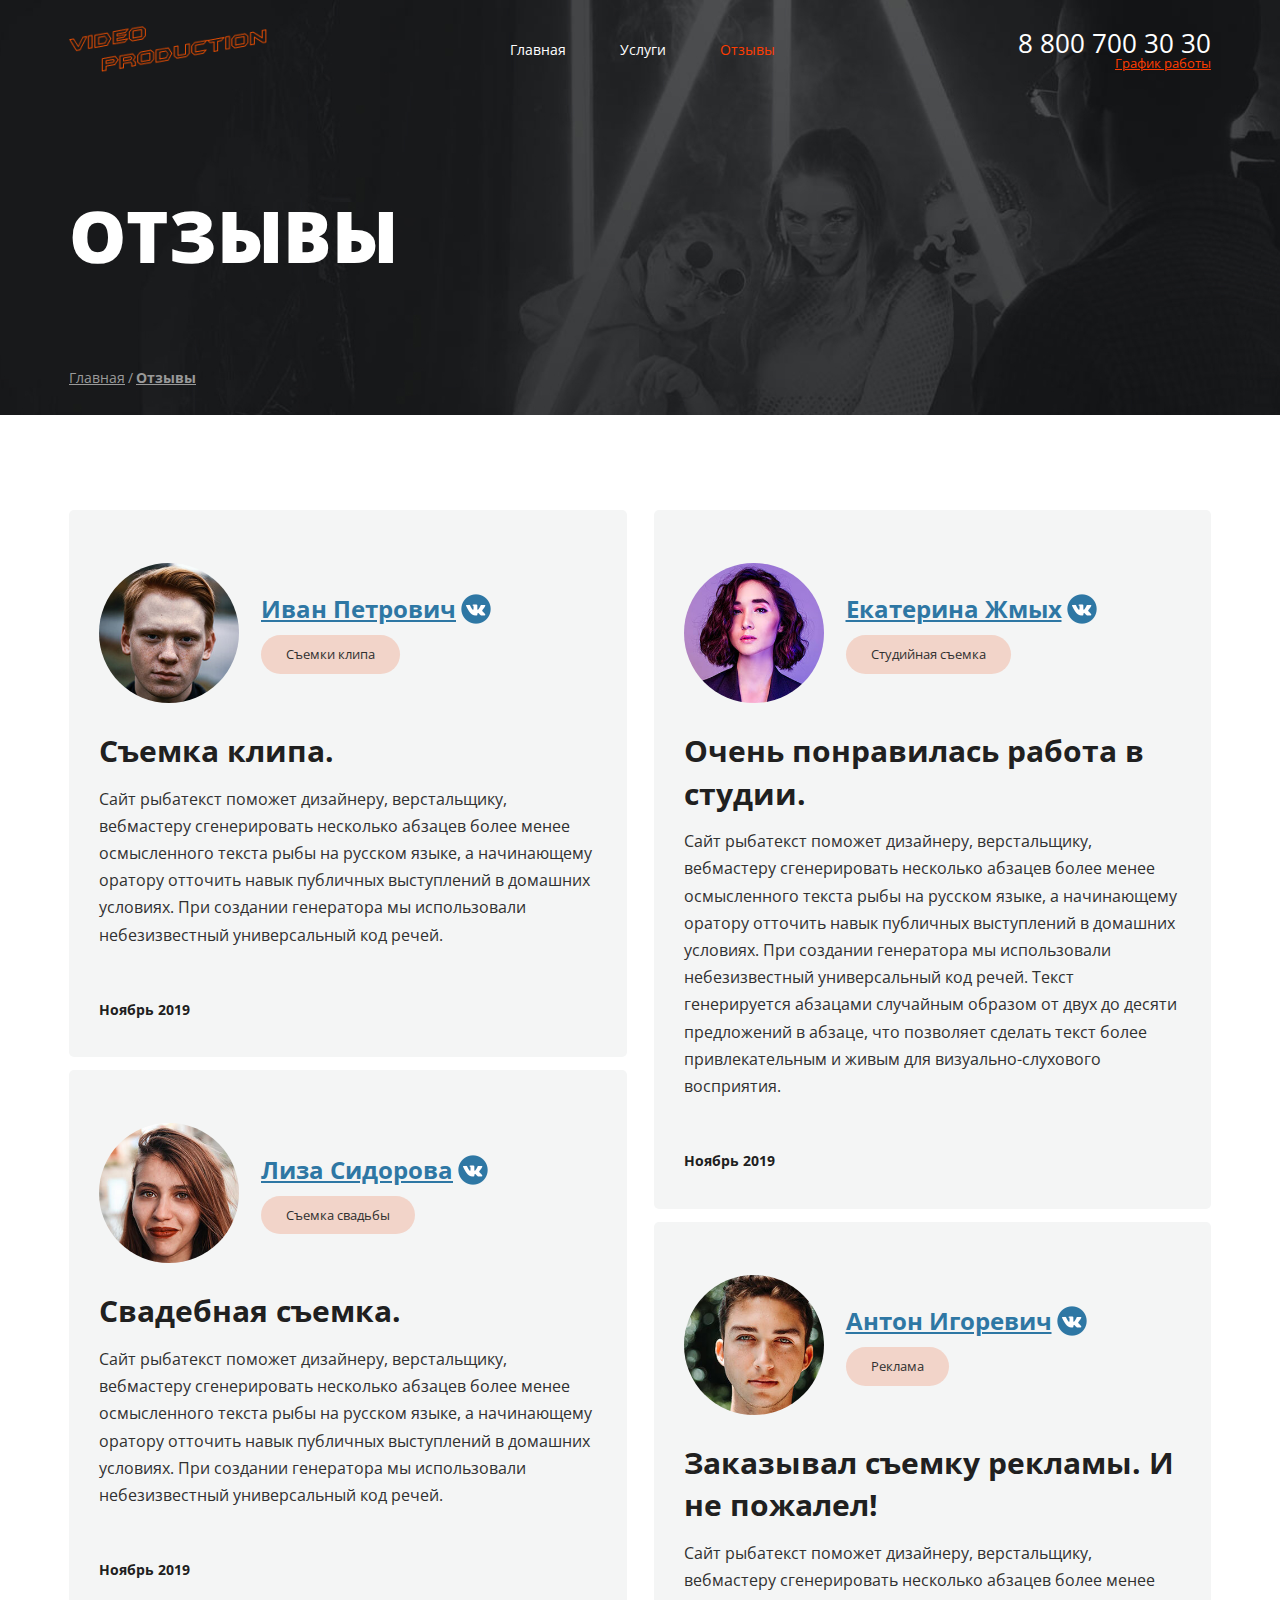
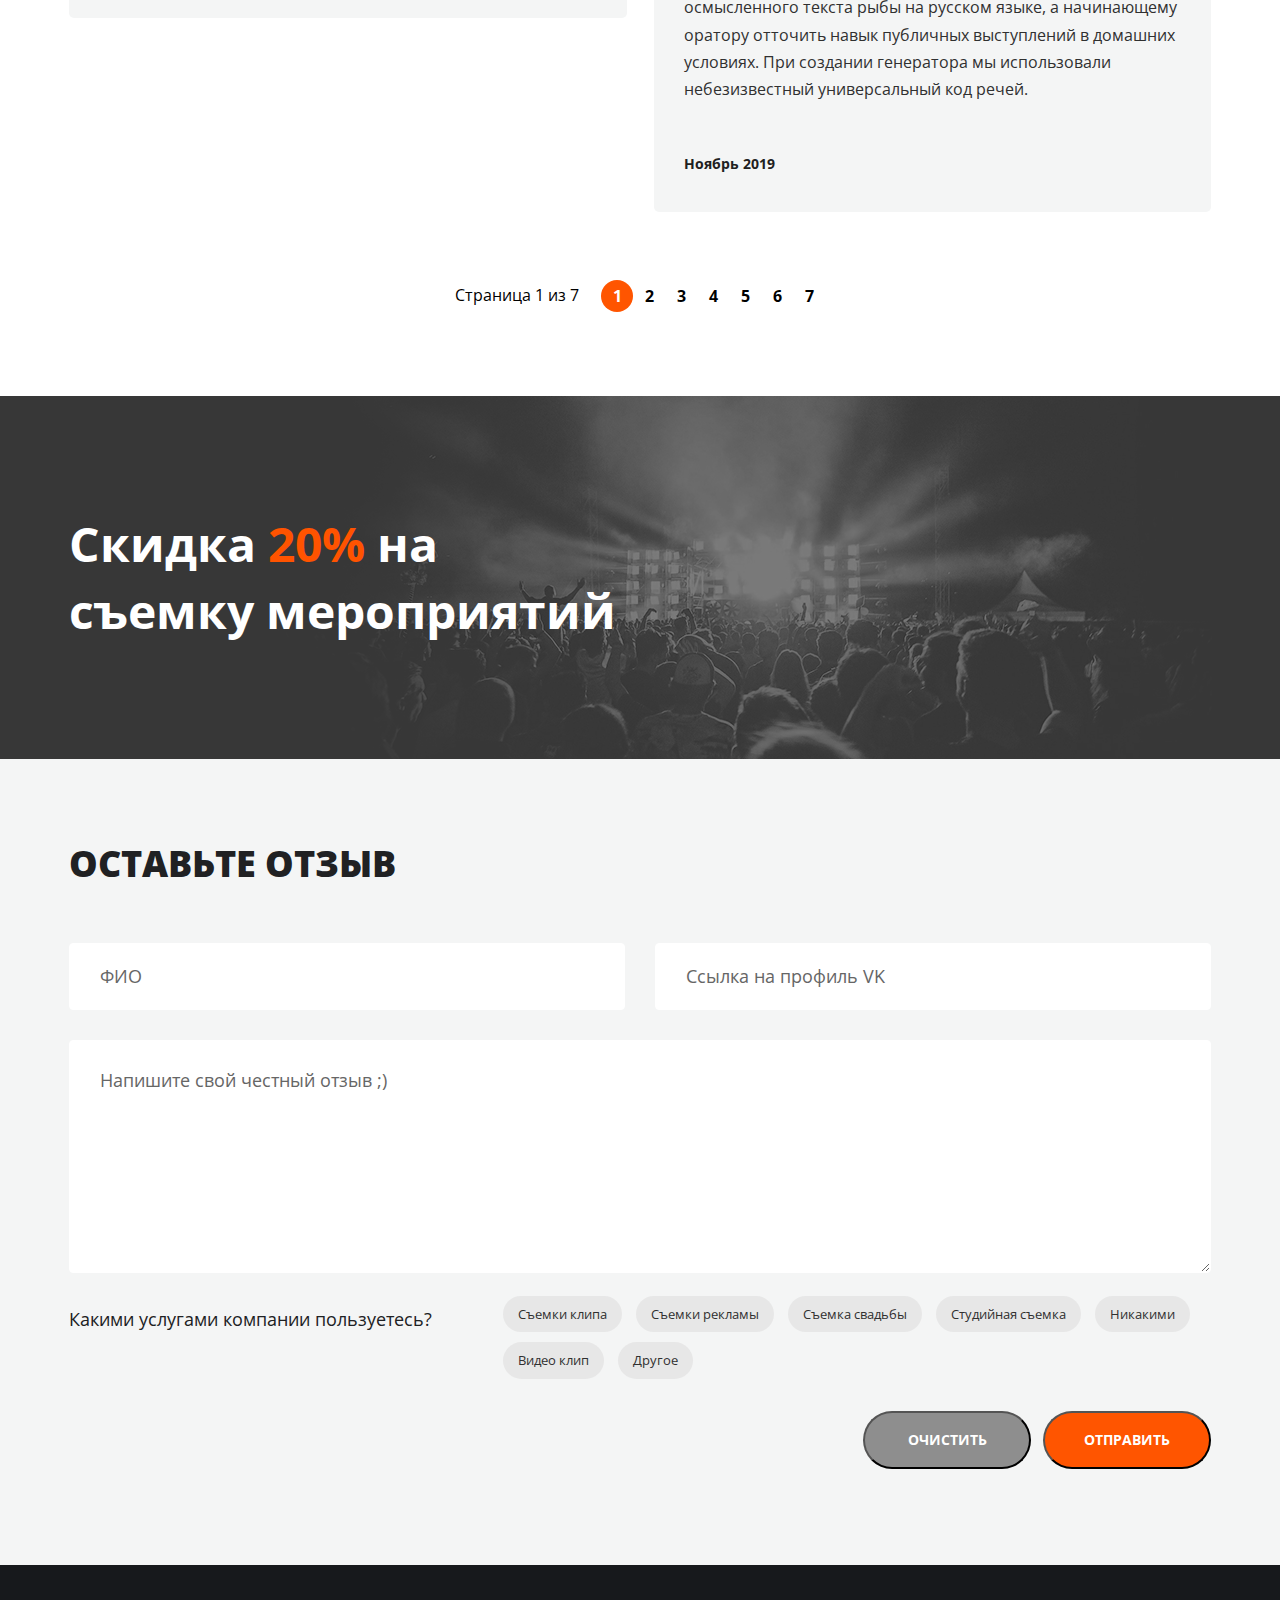
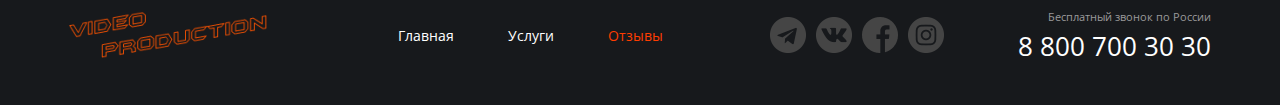
==== commit c63afd4e: "Update reviews.html" ====
--- a/reviews.html
+++ b/reviews.html
@@ -241,7 +241,7 @@
                   <div class="tag controls__tag">Съемки рекламы</div>
                 </label>
               </li>
-              <li class="controls__item">
+              <li class="controls__item controls__item--action">
                 <label class="controls__elem">
                   <input type="checkbox" class="controls__checkbox">
                   <div class="tag controls__tag">Съемка свадьбы</div>
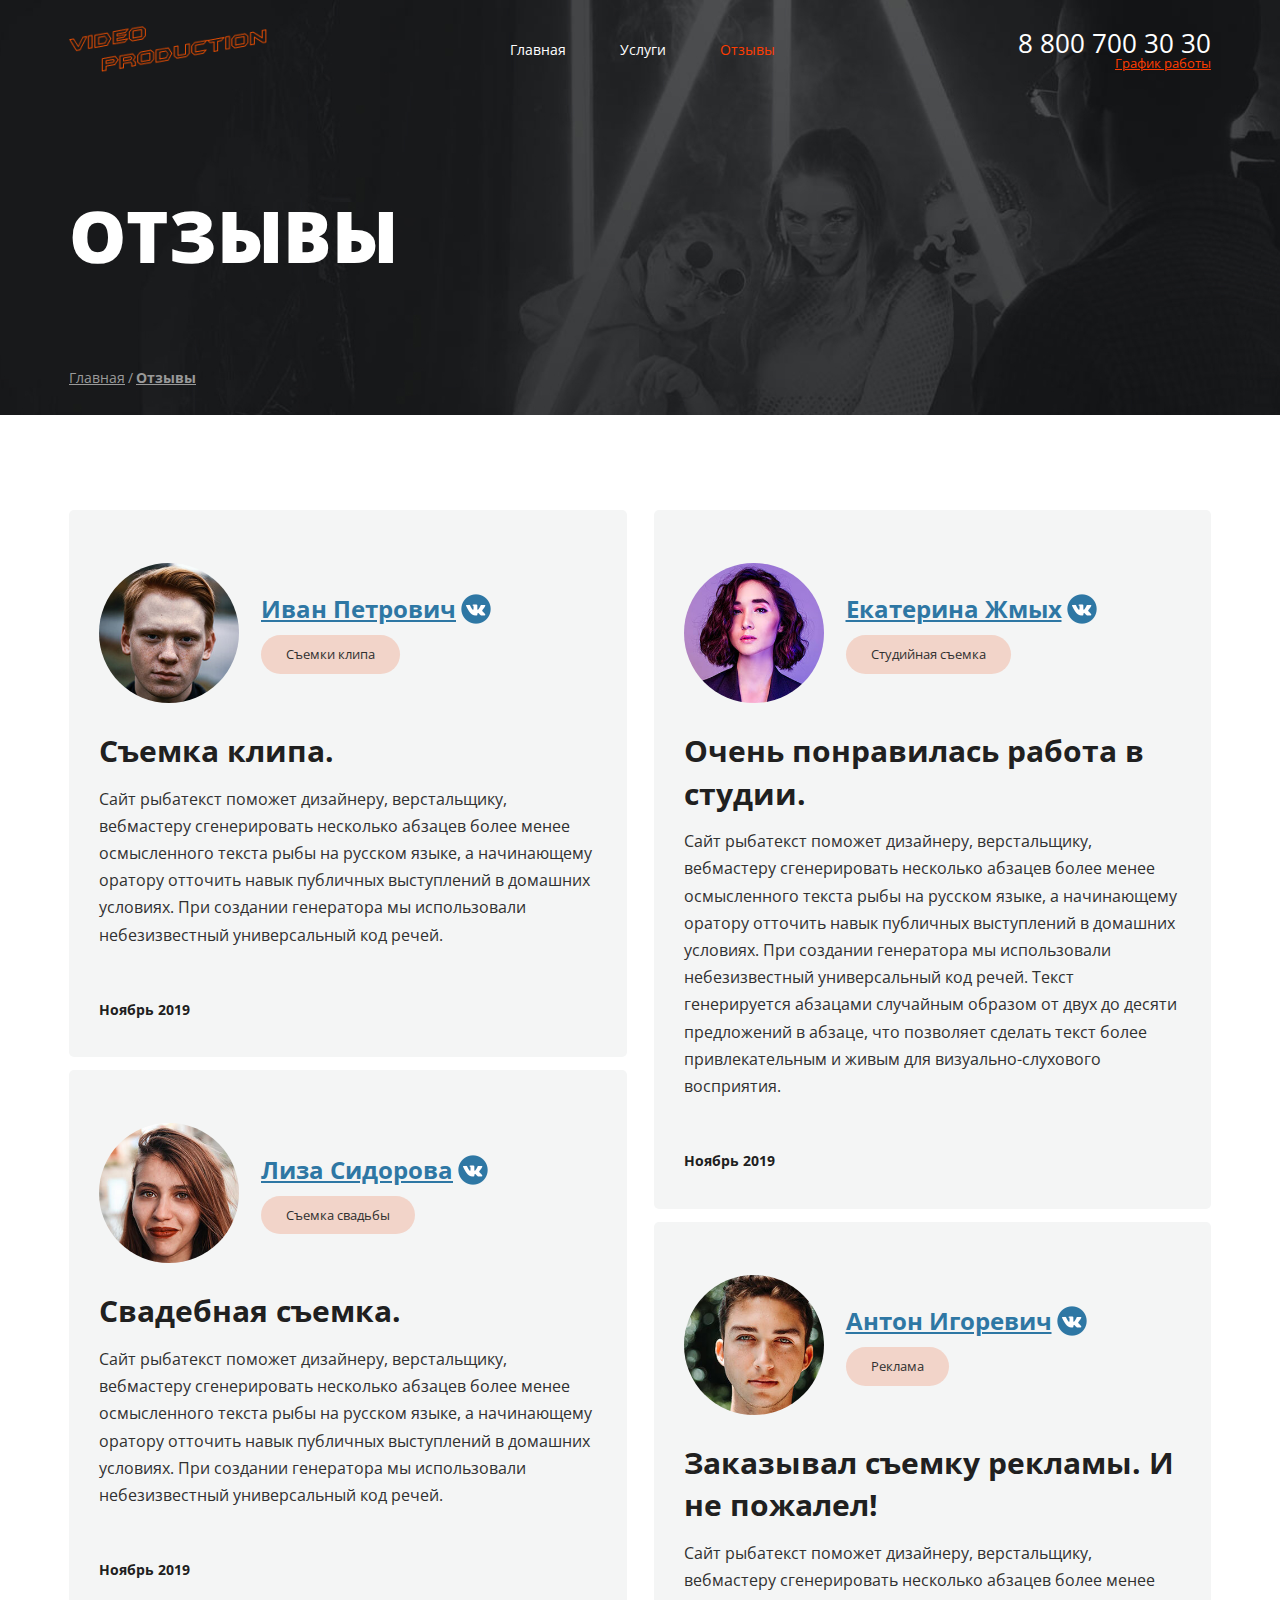
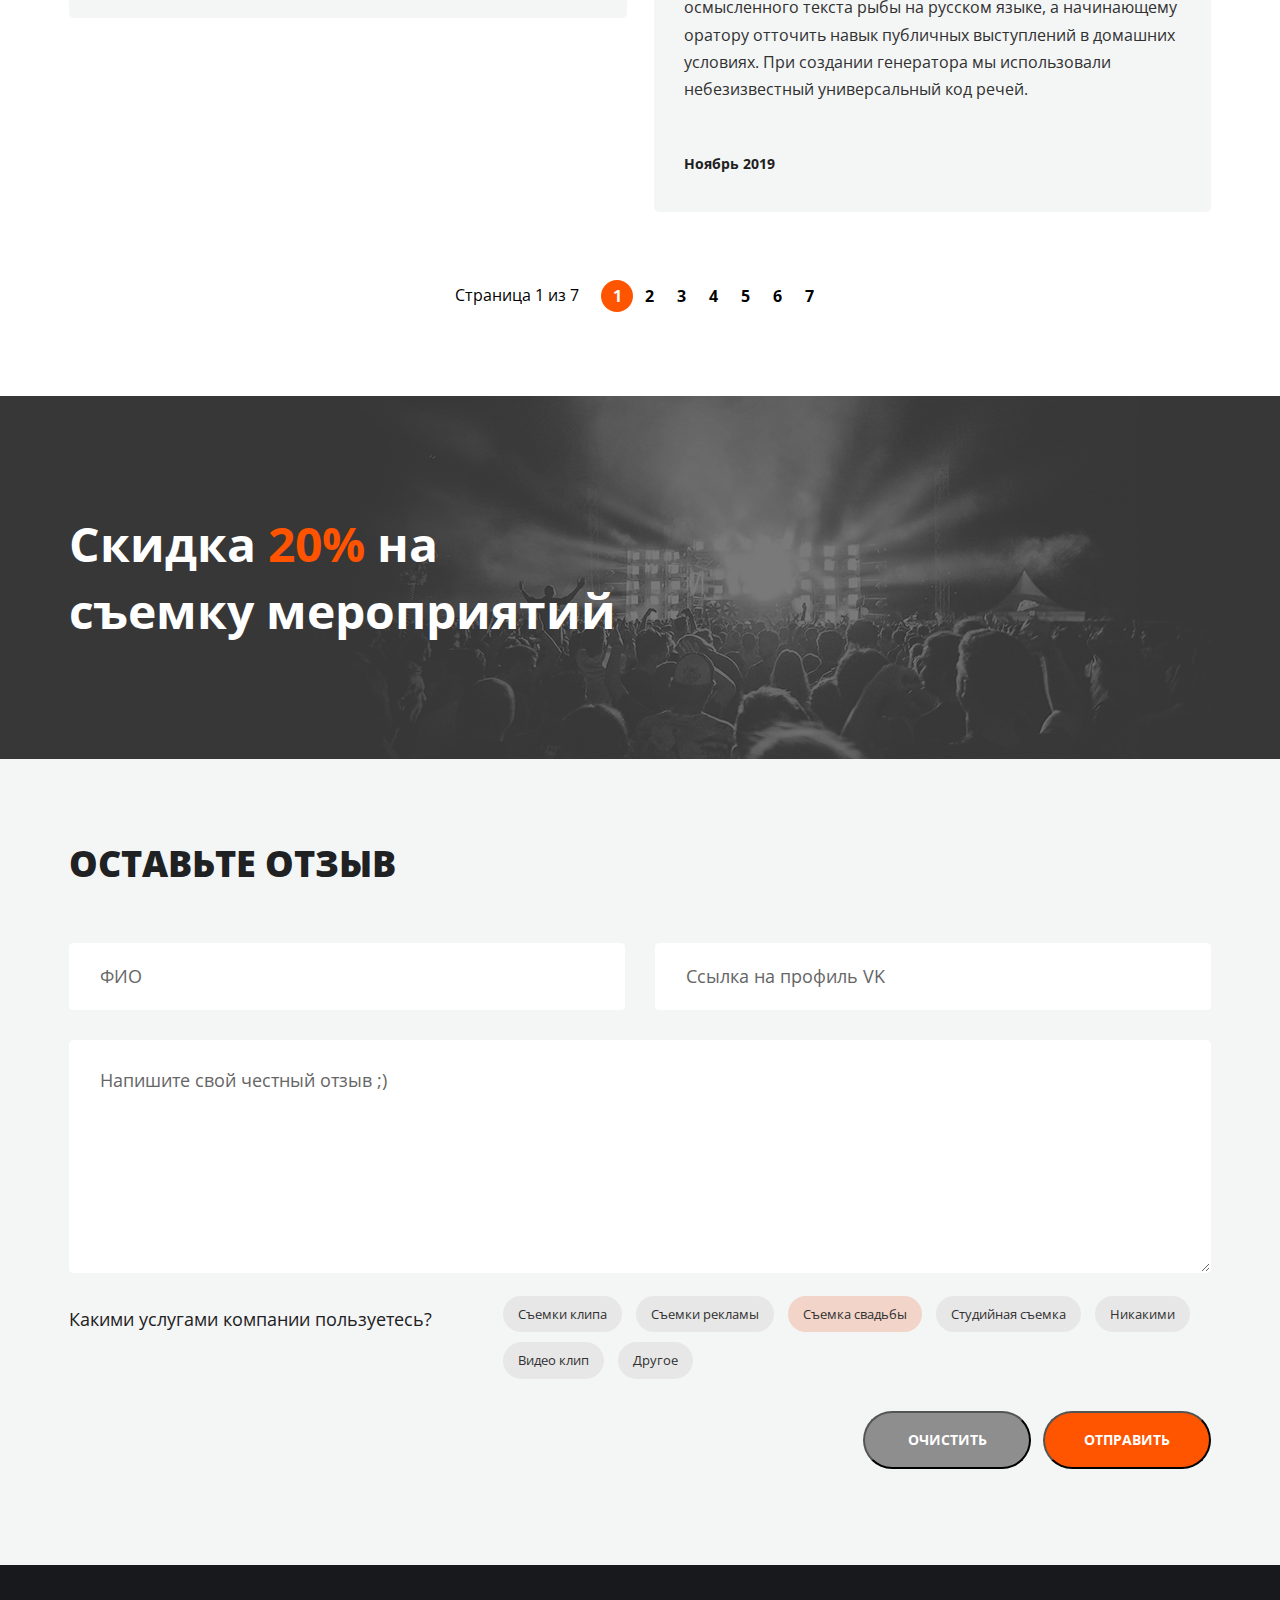
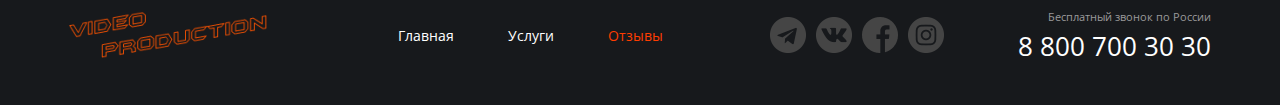
==== commit 9f25031a: "Update reviews.html" ====
--- a/reviews.html
+++ b/reviews.html
@@ -244,7 +244,7 @@
               <li class="controls__item controls__item--action">
                 <label class="controls__elem">
                   <input type="checkbox" class="controls__checkbox">
-                  <div class="tag controls__tag">Съемка свадьбы</div>
+                  <div class="tag controls__tag tag--bg--pink">Съемка свадьбы</div>
                 </label>
               </li>
               <li class="controls__item">
